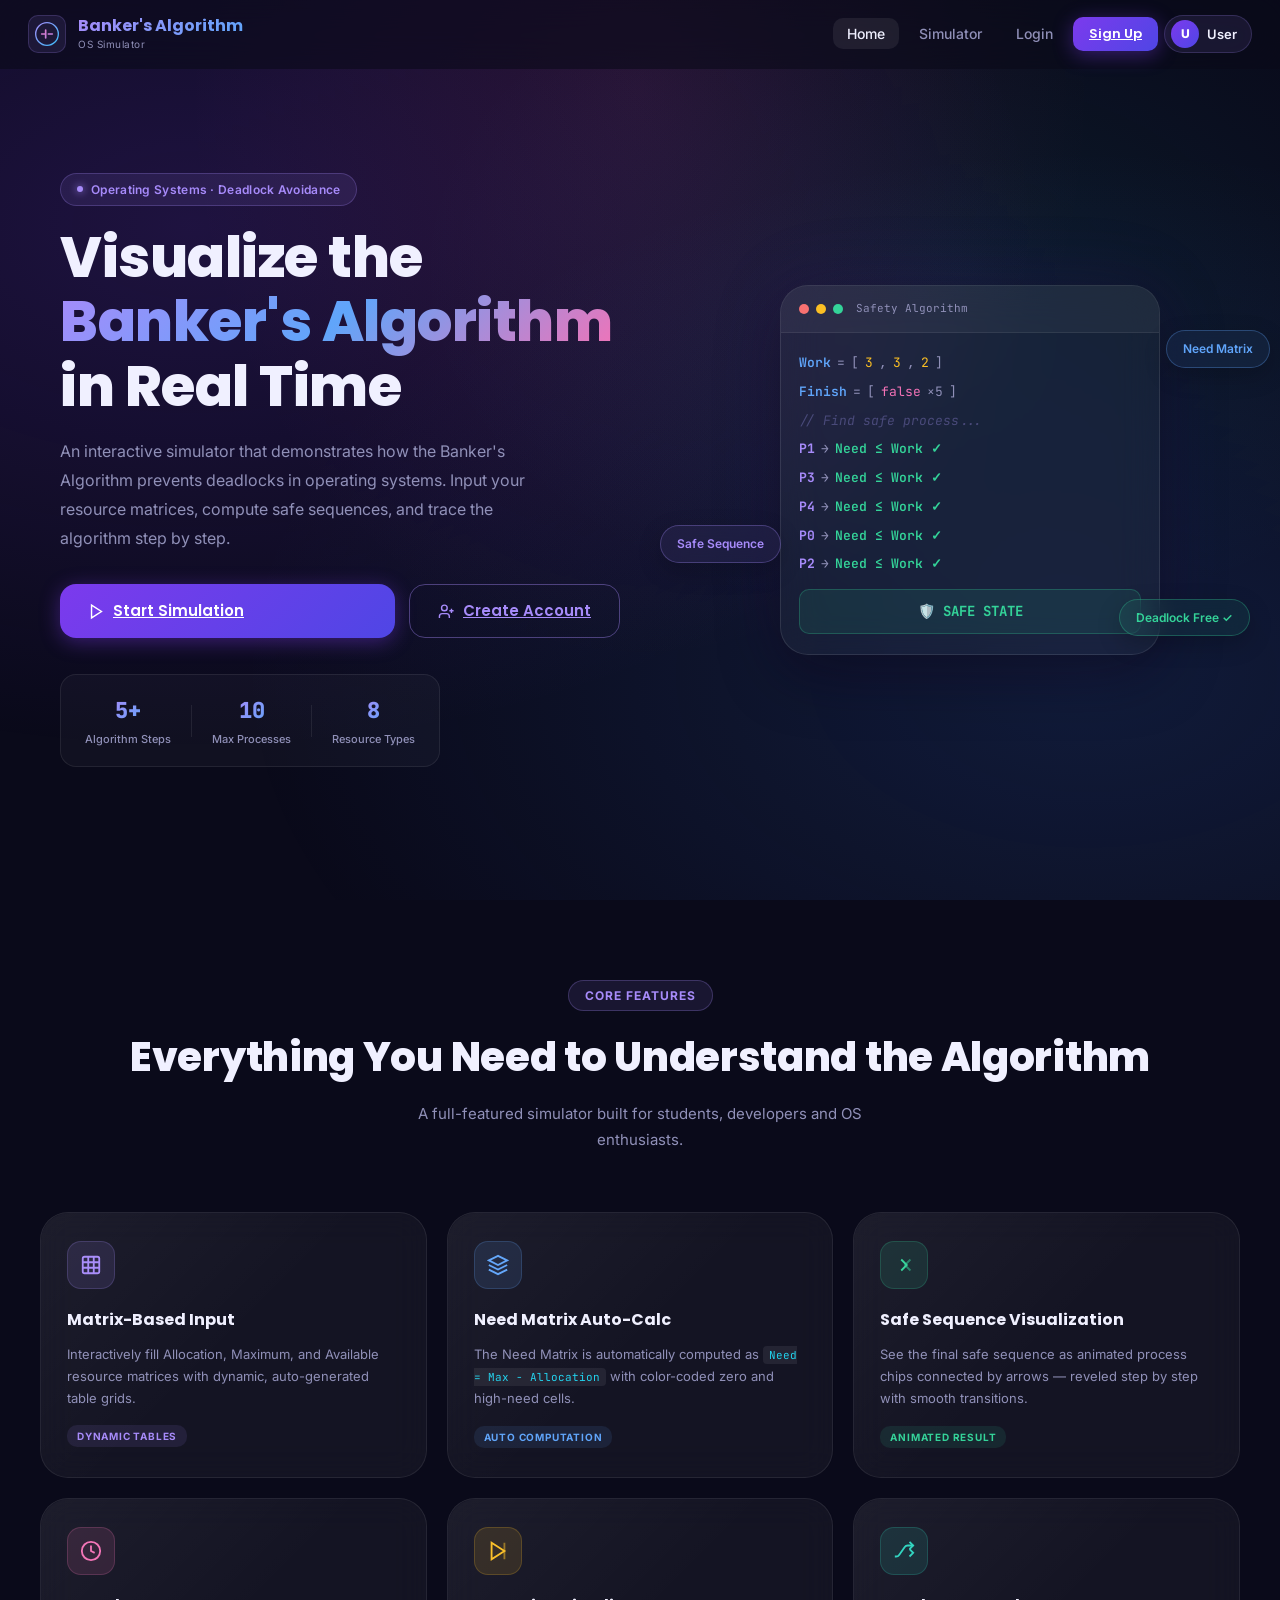
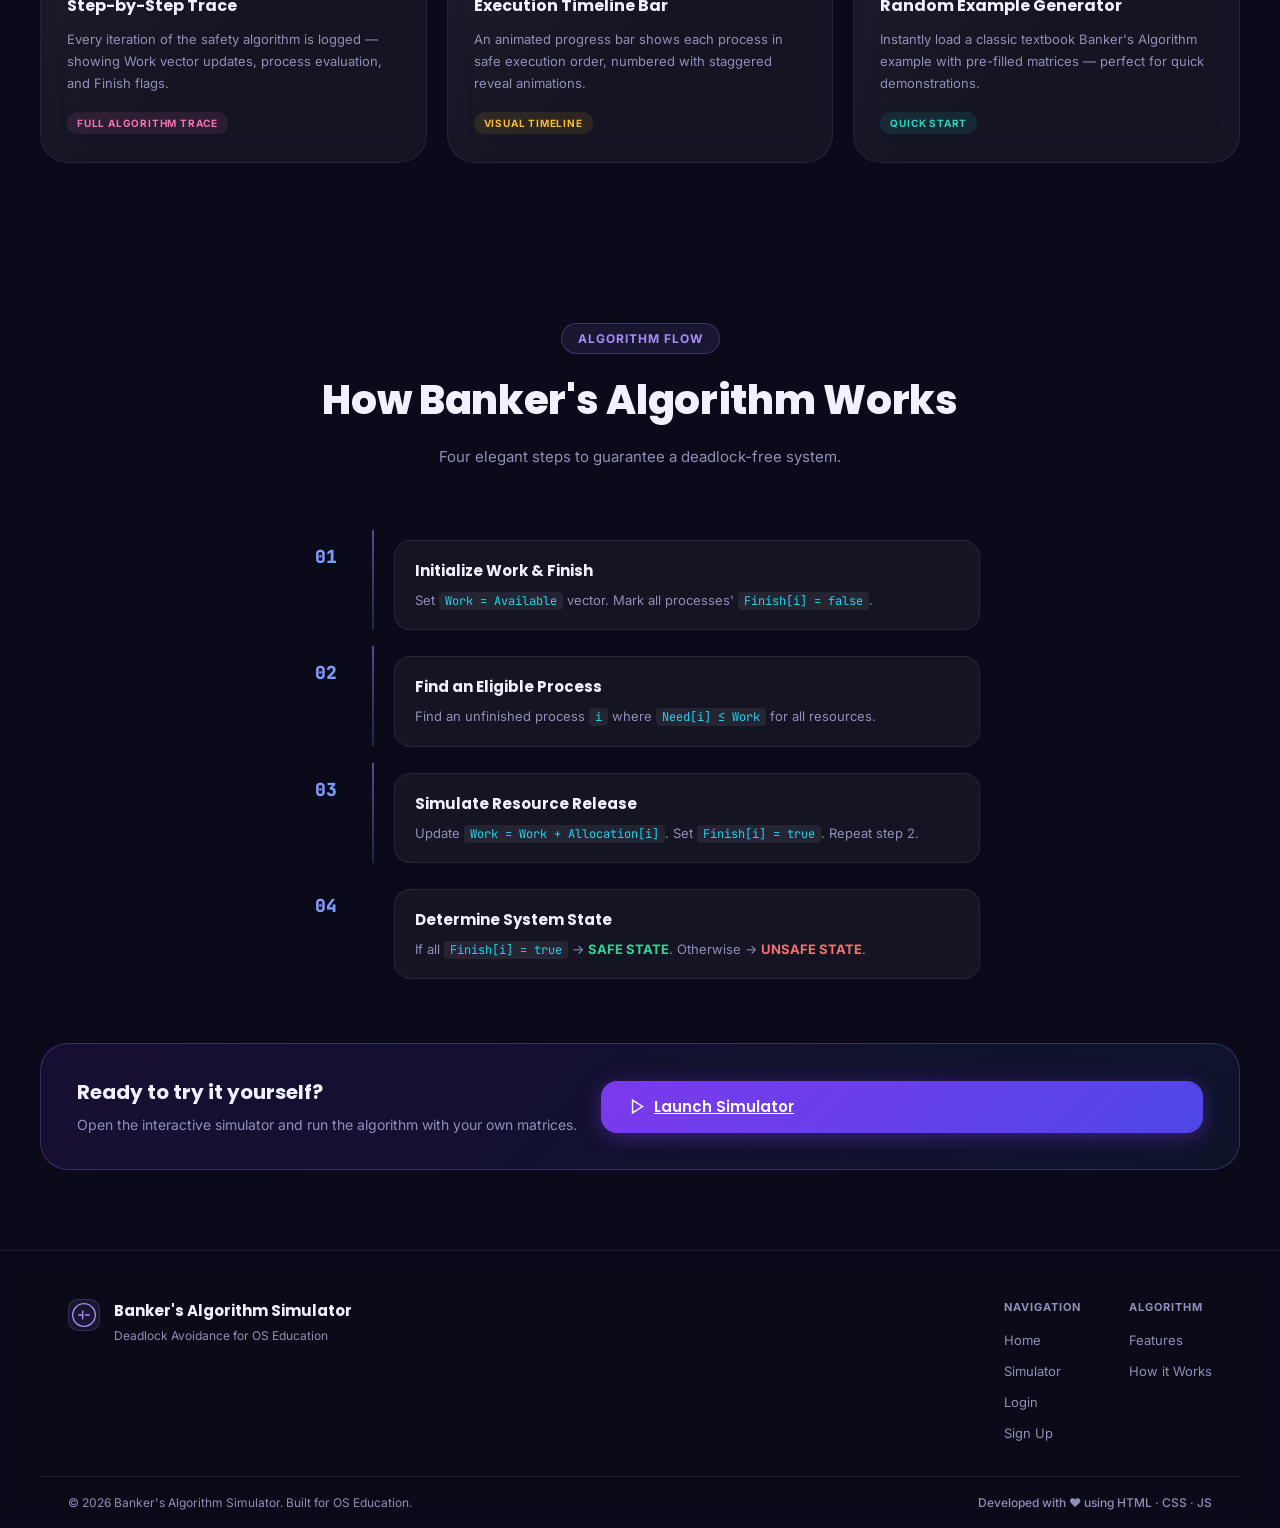
==== index.html @ ddf097e3 "Initial commit: Banker's Algorithm Simulator - Complete multi-page website with landing page, login," ====
<!DOCTYPE html>
<html lang="en">

<head>
    <meta charset="UTF-8" />
    <meta name="viewport" content="width=device-width, initial-scale=1.0" />
    <title>Banker's Algorithm Simulator | Deadlock Avoidance for OS</title>
    <meta name="description"
        content="An interactive Banker's Algorithm simulator for OS deadlock avoidance. Visualize safe sequences, need matrices, and step-by-step execution." />
    <link rel="preconnect" href="https://fonts.googleapis.com" />
    <link rel="preconnect" href="https://fonts.gstatic.com" crossorigin />
    <link
        href="https://fonts.googleapis.com/css2?family=Inter:wght@300;400;500;600;700;800&family=Poppins:wght@300;400;500;600;700;800;900&family=JetBrains+Mono:wght@400;500;600;700&display=swap"
        rel="stylesheet" />
    <link rel="stylesheet" href="style.css" />
    <link rel="stylesheet" href="pages.css" />
</head>

<body>

    <!-- Animated BG -->
    <div class="bg-particles" id="bgParticles"></div>

    <!-- ── NAVBAR ─────────────────────────── -->
    <nav class="navbar" id="navbar">
        <div class="nav-inner">
            <a href="index.html" class="nav-logo">
                <div class="logo-icon">
                    <svg viewBox="0 0 36 36" fill="none">
                        <circle cx="18" cy="18" r="17" stroke="url(#lg1)" stroke-width="2" />
                        <path d="M10 18h6m10 0h-6m-4-6v6m0 6v-6" stroke="url(#lg2)" stroke-width="2.5"
                            stroke-linecap="round" />
                        <defs>
                            <linearGradient id="lg1" x1="0" y1="0" x2="36" y2="36" gradientUnits="userSpaceOnUse">
                                <stop stop-color="#a78bfa" />
                                <stop offset="1" stop-color="#38bdf8" />
                            </linearGradient>
                            <linearGradient id="lg2" x1="0" y1="0" x2="36" y2="36" gradientUnits="userSpaceOnUse">
                                <stop stop-color="#f472b6" />
                                <stop offset="1" stop-color="#a78bfa" />
                            </linearGradient>
                        </defs>
                    </svg>
                </div>
                <div class="logo-text">
                    <span class="logo-title">Banker's Algorithm</span>
                    <span class="logo-sub">OS Simulator</span>
                </div>
            </a>

            <ul class="nav-links" id="navLinks">
                <li><a href="index.html" class="nav-link active">Home</a></li>
                <li><a href="simulator.html" class="nav-link">Simulator</a></li>
                <li id="navLoginBtn"><a href="login.html" class="nav-link">Login</a></li>
                <li id="navSignupBtn"><a href="signup.html" class="btn btn-primary btn-sm">Sign Up</a></li>
                <!-- shown when logged in -->
                <li id="navUser" style="display:none;" class="nav-user-chip">
                    <span class="nav-user-avatar" id="navAvatarLetter">U</span>
                    <span class="nav-user-name">User</span>
                </li>
                <li id="navLogoutBtn" style="display:none;">
                    <button class="btn btn-ghost btn-sm" onclick="logoutUser()">Logout</button>
                </li>
            </ul>

            <button class="hamburger" id="hamburger" aria-label="Menu">
                <span></span><span></span><span></span>
            </button>
        </div>
    </nav>

    <!-- ── HERO ───────────────────────────── -->
    <section class="hero-section" id="home">
        <div class="hero-content">
            <div class="hero-badge">
                <span class="badge-dot"></span>
                Operating Systems · Deadlock Avoidance
            </div>
            <h1 class="hero-title">
                Visualize the
                <span class="gradient-text">Banker's Algorithm</span>
                in Real Time
            </h1>
            <p class="hero-desc">
                An interactive simulator that demonstrates how the Banker's Algorithm prevents deadlocks in operating
                systems. Input your resource matrices, compute safe sequences, and trace the algorithm step by step.
            </p>
            <div class="hero-actions">
                <a href="simulator.html" class="btn btn-primary btn-lg" id="startSimBtn">
                    <svg viewBox="0 0 24 24" fill="none" stroke="currentColor" stroke-width="2">
                        <polygon points="5 3 19 12 5 21 5 3" />
                    </svg>
                    Start Simulation
                </a>
                <a href="signup.html" class="btn btn-outline btn-lg" id="heroSignupBtn">
                    <svg viewBox="0 0 24 24" fill="none" stroke="currentColor" stroke-width="2">
                        <path d="M16 21v-2a4 4 0 0 0-4-4H6a4 4 0 0 0-4 4v2" />
                        <circle cx="9" cy="7" r="4" />
                        <path d="M19 8v6M22 11h-6" />
                    </svg>
                    Create Account
                </a>
            </div>
            <div class="hero-stats">
                <div class="stat-item">
                    <span class="stat-num">5+</span>
                    <span class="stat-label">Algorithm Steps</span>
                </div>
                <div class="stat-divider"></div>
                <div class="stat-item">
                    <span class="stat-num">10</span>
                    <span class="stat-label">Max Processes</span>
                </div>
                <div class="stat-divider"></div>
                <div class="stat-item">
                    <span class="stat-num">8</span>
                    <span class="stat-label">Resource Types</span>
                </div>
            </div>
        </div>

        <!-- Hero visual -->
        <div class="hero-visual">
            <div class="visual-card main-card">
                <div class="vc-header">
                    <span class="vc-dot red"></span>
                    <span class="vc-dot yellow"></span>
                    <span class="vc-dot green"></span>
                    <span class="vc-title">Safety Algorithm</span>
                </div>
                <div class="vc-body">
                    <div class="vc-line"><span class="vc-kw">Work</span> <span class="vc-op">=</span> <span
                            class="vc-bracket">[</span><span class="vc-num">3</span><span class="vc-punc">, </span><span
                            class="vc-num">3</span><span class="vc-punc">, </span><span class="vc-num">2</span><span
                            class="vc-bracket">]</span></div>
                    <div class="vc-line"><span class="vc-kw">Finish</span> <span class="vc-op">=</span> <span
                            class="vc-bracket">[</span><span class="vc-bool">false</span> <span
                            class="vc-punc">×5</span><span class="vc-bracket">]</span></div>
                    <div class="vc-line vc-comment">// Find safe process...</div>
                    <div class="vc-line typed-line"><span class="vc-proc">P1</span> <span class="vc-op">→</span> <span
                            class="vc-green">Need ≤ Work ✓</span></div>
                    <div class="vc-line typed-line delay1"><span class="vc-proc">P3</span> <span class="vc-op">→</span>
                        <span class="vc-green">Need ≤ Work ✓</span></div>
                    <div class="vc-line typed-line delay2"><span class="vc-proc">P4</span> <span class="vc-op">→</span>
                        <span class="vc-green">Need ≤ Work ✓</span></div>
                    <div class="vc-line typed-line delay3"><span class="vc-proc">P0</span> <span class="vc-op">→</span>
                        <span class="vc-green">Need ≤ Work ✓</span></div>
                    <div class="vc-line typed-line delay4"><span class="vc-proc">P2</span> <span class="vc-op">→</span>
                        <span class="vc-green">Need ≤ Work ✓</span></div>
                    <div class="vc-result">🛡️ SAFE STATE</div>
                </div>
            </div>

            <!-- Floating chips -->
            <div class="float-chip chip1">Need Matrix</div>
            <div class="float-chip chip2">Safe Sequence</div>
            <div class="float-chip chip3">Deadlock Free ✓</div>
        </div>
    </section>

    <!-- ── FEATURES ───────────────────────── -->
    <section class="features-section" id="features">
        <div class="section-container">
            <div class="section-header">
                <div class="section-tag">Core Features</div>
                <h2 class="section-title">Everything You Need to Understand the Algorithm</h2>
                <p class="section-subtitle">A full-featured simulator built for students, developers and OS enthusiasts.
                </p>
            </div>

            <div class="features-grid">

                <div class="feature-card fc-purple">
                    <div class="fc-icon">
                        <svg viewBox="0 0 24 24" fill="none" stroke="currentColor" stroke-width="2">
                            <rect x="3" y="3" width="18" height="18" rx="2" />
                            <path d="M3 9h18M3 15h18M9 3v18M15 3v18" />
                        </svg>
                    </div>
                    <h3>Matrix-Based Input</h3>
                    <p>Interactively fill Allocation, Maximum, and Available resource matrices with dynamic,
                        auto-generated table grids.</p>
                    <div class="fc-tag">Dynamic Tables</div>
                </div>

                <div class="feature-card fc-blue">
                    <div class="fc-icon">
                        <svg viewBox="0 0 24 24" fill="none" stroke="currentColor" stroke-width="2">
                            <path d="M12 2L2 7l10 5 10-5-10-5zM2 17l10 5 10-5M2 12l10 5 10-5" />
                        </svg>
                    </div>
                    <h3>Need Matrix Auto-Calc</h3>
                    <p>The Need Matrix is automatically computed as <code>Need = Max − Allocation</code> with
                        color-coded zero and high-need cells.</p>
                    <div class="fc-tag">Auto Computation</div>
                </div>

                <div class="feature-card fc-green">
                    <div class="fc-icon">
                        <svg viewBox="0 0 24 24" fill="none" stroke="currentColor" stroke-width="2">
                            <path d="M9 18l6-6-6-6" />
                            <path d="M19 18l-6-6 6-6" opacity=".5" />
                        </svg>
                    </div>
                    <h3>Safe Sequence Visualization</h3>
                    <p>See the final safe sequence as animated process chips connected by arrows — reveled step by step
                        with smooth transitions.</p>
                    <div class="fc-tag">Animated Result</div>
                </div>

                <div class="feature-card fc-pink">
                    <div class="fc-icon">
                        <svg viewBox="0 0 24 24" fill="none" stroke="currentColor" stroke-width="2">
                            <circle cx="12" cy="12" r="10" />
                            <polyline points="12 6 12 12 16 14" />
                        </svg>
                    </div>
                    <h3>Step-by-Step Trace</h3>
                    <p>Every iteration of the safety algorithm is logged — showing Work vector updates, process
                        evaluation, and Finish flags.</p>
                    <div class="fc-tag">Full Algorithm Trace</div>
                </div>

                <div class="feature-card fc-amber">
                    <div class="fc-icon">
                        <svg viewBox="0 0 24 24" fill="none" stroke="currentColor" stroke-width="2">
                            <polygon points="5 3 19 12 5 21 5 3" />
                            <line x1="19" y1="3" x2="19" y2="21" opacity=".5" />
                        </svg>
                    </div>
                    <h3>Execution Timeline Bar</h3>
                    <p>An animated progress bar shows each process in safe execution order, numbered with staggered
                        reveal animations.</p>
                    <div class="fc-tag">Visual Timeline</div>
                </div>

                <div class="feature-card fc-teal">
                    <div class="fc-icon">
                        <svg viewBox="0 0 24 24" fill="none" stroke="currentColor" stroke-width="2">
                            <path d="M2 18h1.4c1.3 0 2.5-.6 3.3-1.7l6.1-8.6c.7-1.1 1.9-1.7 3.3-1.7H22" />
                            <path d="m18 2 4 4-4 4" />
                            <path d="m18 18 4-4-4-4" />
                        </svg>
                    </div>
                    <h3>Random Example Generator</h3>
                    <p>Instantly load a classic textbook Banker's Algorithm example with pre-filled matrices — perfect
                        for quick demonstrations.</p>
                    <div class="fc-tag">Quick Start</div>
                </div>

            </div>
        </div>
    </section>

    <!-- ── HOW IT WORKS ───────────────────── -->
    <section class="how-section">
        <div class="section-container">
            <div class="section-header">
                <div class="section-tag">Algorithm Flow</div>
                <h2 class="section-title">How Banker's Algorithm Works</h2>
                <p class="section-subtitle">Four elegant steps to guarantee a deadlock-free system.</p>
            </div>

            <div class="steps-timeline">
                <div class="tl-step">
                    <div class="tl-num">01</div>
                    <div class="tl-connector"></div>
                    <div class="tl-card">
                        <h4>Initialize Work & Finish</h4>
                        <p>Set <code>Work = Available</code> vector. Mark all processes' <code>Finish[i] = false</code>.
                        </p>
                    </div>
                </div>
                <div class="tl-step">
                    <div class="tl-num">02</div>
                    <div class="tl-connector"></div>
                    <div class="tl-card">
                        <h4>Find an Eligible Process</h4>
                        <p>Find an unfinished process <code>i</code> where <code>Need[i] ≤ Work</code> for all
                            resources.</p>
                    </div>
                </div>
                <div class="tl-step">
                    <div class="tl-num">03</div>
                    <div class="tl-connector"></div>
                    <div class="tl-card">
                        <h4>Simulate Resource Release</h4>
                        <p>Update <code>Work = Work + Allocation[i]</code>. Set <code>Finish[i] = true</code>. Repeat
                            step 2.</p>
                    </div>
                </div>
                <div class="tl-step">
                    <div class="tl-num">04</div>
                    <div class="tl-connector last"></div>
                    <div class="tl-card">
                        <h4>Determine System State</h4>
                        <p>If all <code>Finish[i] = true</code> → <strong class="text-green">SAFE STATE</strong>.
                            Otherwise → <strong class="text-red">UNSAFE STATE</strong>.</p>
                    </div>
                </div>
            </div>

            <div class="cta-box">
                <div class="cta-text">
                    <h3>Ready to try it yourself?</h3>
                    <p>Open the interactive simulator and run the algorithm with your own matrices.</p>
                </div>
                <a href="simulator.html" class="btn btn-primary btn-lg" id="ctaSimBtn">
                    <svg viewBox="0 0 24 24" fill="none" stroke="currentColor" stroke-width="2">
                        <polygon points="5 3 19 12 5 21 5 3" />
                    </svg>
                    Launch Simulator
                </a>
            </div>
        </div>
    </section>

    <!-- ── FOOTER ─────────────────────────── -->
    <footer class="site-footer">
        <div class="footer-inner">
            <div class="footer-brand">
                <div class="logo-icon" style="width:32px;height:32px;">
                    <svg viewBox="0 0 36 36" fill="none">
                        <circle cx="18" cy="18" r="17" stroke="url(#flg)" stroke-width="2" />
                        <path d="M10 18h6m10 0h-6m-4-6v6m0 6v-6" stroke="#a78bfa" stroke-width="2"
                            stroke-linecap="round" />
                        <defs>
                            <linearGradient id="flg" x1="0" y1="0" x2="36" y2="36">
                                <stop stop-color="#a78bfa" />
                                <stop offset="1" stop-color="#38bdf8" />
                            </linearGradient>
                        </defs>
                    </svg>
                </div>
                <div>
                    <div class="footer-logo-title">Banker's Algorithm Simulator</div>
                    <div class="footer-logo-sub">Deadlock Avoidance for OS Education</div>
                </div>
            </div>

            <div class="footer-links">
                <div class="footer-col">
                    <div class="footer-col-title">Navigation</div>
                    <a href="index.html">Home</a>
                    <a href="simulator.html">Simulator</a>
                    <a href="login.html">Login</a>
                    <a href="signup.html">Sign Up</a>
                </div>
                <div class="footer-col">
                    <div class="footer-col-title">Algorithm</div>
                    <a href="#features">Features</a>
                    <a href="#home">How it Works</a>
                </div>
            </div>
        </div>

        <div class="footer-bottom">
            <span>© 2026 Banker's Algorithm Simulator. Built for OS Education.</span>
            <span class="footer-dev">Developed with ♥ using HTML · CSS · JS</span>
        </div>
    </footer>

    <!-- Toast -->
    <div class="toast-container" id="toastContainer"></div>

    <script src="auth.js"></script>
    <script>
        // Particles
        (function () {
            const container = document.getElementById('bgParticles');
            const colors = ['#a78bfa', '#60a5fa', '#f472b6', '#34d399', '#fbbf24', '#22d3ee'];
            for (let i = 0; i < 18; i++) {
                const p = document.createElement('div');
                p.className = 'particle';
                const size = Math.random() * 3.5 + 1;
                const color = colors[Math.floor(Math.random() * colors.length)];
                p.style.cssText = `width:${size}px;height:${size}px;left:${Math.random() * 100}%;background:${color};box-shadow:0 0 ${size * 3}px ${color};--dur:${Math.random() * 12 + 8}s;--delay:${Math.random() * 8}s;`;
                container.appendChild(p);
            }
        })();

        // Navbar scroll effect
        window.addEventListener('scroll', () => {
            document.getElementById('navbar').classList.toggle('scrolled', window.scrollY > 40);
        });

        // Hamburger menu
        document.getElementById('hamburger').addEventListener('click', () => {
            document.getElementById('navLinks').classList.toggle('open');
        });

        // Auth state
        document.addEventListener('DOMContentLoaded', () => {
            updateNavUser();
            const user = getCurrentUser();
            // Adjust hero buttons based on login state
            if (user) {
                const signup = document.getElementById('heroSignupBtn');
                if (signup) { signup.href = 'simulator.html'; signup.innerHTML = '<svg viewBox="0 0 24 24" fill="none" stroke="currentColor" stroke-width="2"><polygon points="5 3 19 12 5 21 5 3"/></svg> Open Simulator'; }
            }
            // Avatar initial
            if (user) {
                const av = document.getElementById('navAvatarLetter');
                if (av) av.textContent = user.name.charAt(0).toUpperCase();
            }
        });
    </script>
</body>

</html>
---- style.css ----
/* =============================================
   BANKER'S ALGORITHM SIMULATOR — STYLESHEET
   Modern Dashboard | Glassmorphism | Animated
   ============================================= */

/* ---------- CSS CUSTOM PROPERTIES ---------- */
:root {
  --bg-primary: #0a0a1a;
  --bg-secondary: #0f0f2d;
  --bg-card: rgba(255, 255, 255, 0.045);
  --bg-card-hover: rgba(255, 255, 255, 0.07);
  --border-color: rgba(255, 255, 255, 0.08);
  --border-hover: rgba(167, 139, 250, 0.35);

  --text-primary: #f0f0ff;
  --text-secondary: #9090b8;
  --text-muted: #5555808;

  --purple: #a78bfa;
  --purple-dark: #7c3aed;
  --purple-glow: rgba(167, 139, 250, 0.25);
  --blue: #60a5fa;
  --blue-glow: rgba(96, 165, 250, 0.25);
  --cyan: #22d3ee;
  --cyan-glow: rgba(34, 211, 238, 0.25);
  --pink: #f472b6;
  --pink-glow: rgba(244, 114, 182, 0.25);
  --green: #34d399;
  --green-glow: rgba(52, 211, 153, 0.25);
  --amber: #fbbf24;
  --amber-glow: rgba(251, 191, 36, 0.25);
  --red: #f87171;
  --red-glow: rgba(248, 113, 113, 0.25);
  --teal: #2dd4bf;
  --teal-glow: rgba(45, 212, 191, 0.25);

  --gradient-main: linear-gradient(135deg, #667eea 0%, #764ba2 100%);
  --gradient-pink: linear-gradient(135deg, #f472b6 0%, #a78bfa 100%);
  --gradient-green: linear-gradient(135deg, #34d399 0%, #059669 100%);
  --gradient-red: linear-gradient(135deg, #f87171 0%, #b91c1c 100%);
  --gradient-golden: linear-gradient(135deg, #fbbf24 0%, #d97706 100%);

  --shadow-sm: 0 2px 12px rgba(0, 0, 0, 0.3);
  --shadow-card: 0 8px 32px rgba(0, 0, 0, 0.4);
  --shadow-glow-purple: 0 0 30px rgba(167, 139, 250, 0.15);

  --radius-sm: 10px;
  --radius-md: 16px;
  --radius-lg: 22px;
  --radius-xl: 28px;

  --transition: all 0.28s cubic-bezier(0.4, 0, 0.2, 1);
  --font-sans: 'Inter', 'Poppins', sans-serif;
  --font-mono: 'JetBrains Mono', monospace;
}

/* Light theme */
body.light {
  --bg-primary: #f0f4ff;
  --bg-secondary: #e6eaff;
  --bg-card: rgba(255, 255, 255, 0.7);
  --bg-card-hover: rgba(255, 255, 255, 0.9);
  --border-color: rgba(100, 100, 200, 0.15);
  --border-hover: rgba(124, 58, 237, 0.4);
  --text-primary: #1e1e3f;
  --text-secondary: #4a4a7a;
  --shadow-card: 0 8px 32px rgba(100, 100, 200, 0.15);
}
body.light .bg-particles { opacity: 0.3; }
body.light .topbar { background: rgba(230, 234, 255, 0.85); border-bottom-color: rgba(100,100,200,0.15); }

/* ---------- RESET & BASE ---------- */
*, *::before, *::after { box-sizing: border-box; margin: 0; padding: 0; }

html { scroll-behavior: smooth; }

body {
  font-family: var(--font-sans);
  background: var(--bg-primary);
  color: var(--text-primary);
  min-height: 100vh;
  overflow-x: hidden;
  line-height: 1.6;
  transition: background 0.4s ease, color 0.3s ease;
}

/* ---------- ANIMATED BACKGROUND ---------- */
.bg-particles {
  position: fixed;
  inset: 0;
  z-index: 0;
  pointer-events: none;
  overflow: hidden;
}

.bg-particles::before {
  content: '';
  position: absolute;
  inset: 0;
  background:
    radial-gradient(ellipse at 15% 25%, rgba(124, 58, 237, 0.18) 0%, transparent 55%),
    radial-gradient(ellipse at 85% 75%, rgba(59, 130, 246, 0.15) 0%, transparent 55%),
    radial-gradient(ellipse at 50% 10%, rgba(236, 72, 153, 0.1) 0%, transparent 50%),
    radial-gradient(ellipse at 75% 30%, rgba(34, 211, 238, 0.08) 0%, transparent 40%);
  animation: bgPulse 12s ease-in-out infinite alternate;
}

@keyframes bgPulse {
  0% { opacity: 0.6; transform: scale(1); }
  100% { opacity: 1; transform: scale(1.05); }
}

.particle {
  position: absolute;
  border-radius: 50%;
  opacity: 0;
  animation: particleFloat var(--dur, 8s) var(--delay, 0s) infinite ease-in-out;
}

@keyframes particleFloat {
  0% { transform: translateY(100vh) scale(0); opacity: 0; }
  10% { opacity: 0.6; }
  90% { opacity: 0.3; }
  100% { transform: translateY(-10vh) scale(1); opacity: 0; }
}

/* ---------- TOPBAR ---------- */
.topbar {
  position: sticky;
  top: 0;
  z-index: 100;
  display: flex;
  align-items: center;
  justify-content: space-between;
  padding: 0 28px;
  height: 64px;
  background: rgba(10, 10, 26, 0.85);
  backdrop-filter: blur(20px);
  -webkit-backdrop-filter: blur(20px);
  border-bottom: 1px solid var(--border-color);
  box-shadow: 0 2px 20px rgba(0,0,0,0.3);
}

.topbar-left { display: flex; align-items: center; gap: 12px; }
.topbar-right { display: flex; align-items: center; gap: 14px; }

.logo-icon {
  width: 38px;
  height: 38px;
  display: flex;
  align-items: center;
  justify-content: center;
  background: rgba(167, 139, 250, 0.1);
  border-radius: 10px;
  border: 1px solid rgba(167, 139, 250, 0.2);
}
.logo-icon svg { width: 24px; height: 24px; }

.logo-title {
  display: block;
  font-family: 'Poppins', sans-serif;
  font-weight: 700;
  font-size: 16px;
  background: linear-gradient(135deg, #a78bfa, #60a5fa);
  -webkit-background-clip: text;
  -webkit-text-fill-color: transparent;
  background-clip: text;
  line-height: 1.2;
}
.logo-sub {
  display: block;
  font-size: 10px;
  color: var(--text-secondary);
  font-weight: 400;
  letter-spacing: 0.5px;
}

.status-badge {
  display: flex;
  align-items: center;
  gap: 7px;
  background: rgba(255,255,255,0.05);
  border: 1px solid var(--border-color);
  border-radius: 20px;
  padding: 5px 14px;
  font-size: 12px;
  font-weight: 500;
  color: var(--text-secondary);
  transition: var(--transition);
}

.status-dot {
  width: 7px;
  height: 7px;
  border-radius: 50%;
  flex-shrink: 0;
}
.status-dot.idle { background: var(--text-secondary); }
.status-dot.safe { background: var(--green); box-shadow: 0 0 8px var(--green); animation: statusBlink 2s ease-in-out infinite; }
.status-dot.unsafe { background: var(--red); box-shadow: 0 0 8px var(--red); animation: statusBlink 1s ease-in-out infinite; }
.status-dot.running { background: var(--amber); box-shadow: 0 0 8px var(--amber); animation: statusBlink 0.6s ease-in-out infinite; }

@keyframes statusBlink {
  0%, 100% { opacity: 1; }
  50% { opacity: 0.4; }
}

.btn-icon {
  width: 36px;
  height: 36px;
  display: flex;
  align-items: center;
  justify-content: center;
  background: rgba(255,255,255,0.06);
  border: 1px solid var(--border-color);
  border-radius: 10px;
  cursor: pointer;
  color: var(--text-secondary);
  transition: var(--transition);
}
.btn-icon svg { width: 16px; height: 16px; }
.btn-icon:hover { background: rgba(255,255,255,0.12); color: var(--text-primary); border-color: var(--border-hover); }

/* ---------- MAIN LAYOUT ---------- */
.main-layout {
  position: relative;
  z-index: 1;
  display: grid;
  grid-template-columns: 400px 1fr;
  gap: 24px;
  padding: 24px 28px;
  min-height: calc(100vh - 64px);
  max-width: 1600px;
  margin: 0 auto;
}

.panel {
  display: flex;
  flex-direction: column;
  gap: 20px;
}

/* ---------- GLASS CARDS ---------- */
.glass-card {
  background: var(--bg-card);
  backdrop-filter: blur(20px);
  -webkit-backdrop-filter: blur(20px);
  border: 1px solid var(--border-color);
  border-radius: var(--radius-xl);
  padding: 24px;
  box-shadow: var(--shadow-card);
  transition: var(--transition);
  position: relative;
  overflow: hidden;
}

.glass-card::before {
  content: '';
  position: absolute;
  inset: 0;
  border-radius: inherit;
  background: linear-gradient(135deg, rgba(255,255,255,0.04) 0%, transparent 60%);
  pointer-events: none;
}

.glass-card:hover {
  border-color: var(--border-hover);
  box-shadow: var(--shadow-card), var(--shadow-glow-purple);
  transform: translateY(-2px);
}

/* ---------- CARD HEADER ---------- */
.card-header {
  display: flex;
  align-items: center;
  gap: 14px;
  margin-bottom: 20px;
}

.card-icon {
  width: 42px;
  height: 42px;
  border-radius: 12px;
  display: flex;
  align-items: center;
  justify-content: center;
  flex-shrink: 0;
}
.card-icon svg { width: 20px; height: 20px; }

.card-icon.purple { background: rgba(167,139,250,0.15); color: var(--purple); border: 1px solid rgba(167,139,250,0.25); }
.card-icon.blue { background: rgba(96,165,250,0.15); color: var(--blue); border: 1px solid rgba(96,165,250,0.25); }
.card-icon.green { background: rgba(52,211,153,0.15); color: var(--green); border: 1px solid rgba(52,211,153,0.25); }
.card-icon.amber { background: rgba(251,191,36,0.15); color: var(--amber); border: 1px solid rgba(251,191,36,0.25); }
.card-icon.pink { background: rgba(244,114,182,0.15); color: var(--pink); border: 1px solid rgba(244,114,182,0.25); }
.card-icon.teal { background: rgba(45,212,191,0.15); color: var(--teal); border: 1px solid rgba(45,212,191,0.25); }

.card-title {
  font-family: 'Poppins', sans-serif;
  font-weight: 600;
  font-size: 15px;
  color: var(--text-primary);
  line-height: 1.3;
}
.card-subtitle {
  font-size: 12px;
  color: var(--text-secondary);
  margin-top: 2px;
}

/* ---------- CONFIG INPUTS ---------- */
.config-inputs {
  display: grid;
  grid-template-columns: 1fr 1fr;
  gap: 14px;
  margin-bottom: 18px;
}

.input-group {
  display: flex;
  flex-direction: column;
  gap: 7px;
}
.input-group label {
  font-size: 11px;
  font-weight: 600;
  color: var(--text-secondary);
  text-transform: uppercase;
  letter-spacing: 0.7px;
}

.input-wrapper {
  position: relative;
}
.input-wrapper input {
  width: 100%;
  background: rgba(255,255,255,0.05);
  border: 1px solid var(--border-color);
  border-radius: var(--radius-sm);
  padding: 10px 40px 10px 14px;
  font-family: var(--font-sans);
  font-size: 15px;
  font-weight: 600;
  color: var(--text-primary);
  outline: none;
  transition: var(--transition);
}
.input-wrapper input:focus {
  border-color: var(--purple);
  background: rgba(167,139,250,0.08);
  box-shadow: 0 0 0 3px rgba(167,139,250,0.12);
}
.input-icon {
  position: absolute;
  right: 12px;
  top: 50%;
  transform: translateY(-50%);
  font-family: var(--font-mono);
  font-size: 11px;
  font-weight: 700;
  color: var(--purple);
  background: rgba(167,139,250,0.15);
  padding: 2px 6px;
  border-radius: 5px;
}

/* ---------- BUTTONS ---------- */
.action-row {
  display: flex;
  gap: 10px;
  flex-wrap: wrap;
}

.btn {
  display: inline-flex;
  align-items: center;
  gap: 8px;
  padding: 11px 20px;
  border-radius: var(--radius-sm);
  border: none;
  font-family: 'Poppins', sans-serif;
  font-size: 13px;
  font-weight: 600;
  cursor: pointer;
  transition: var(--transition);
  position: relative;
  overflow: hidden;
  white-space: nowrap;
}
.btn svg { width: 15px; height: 15px; flex-shrink: 0; }

.btn::after {
  content: '';
  position: absolute;
  inset: 0;
  background: rgba(255,255,255,0);
  transition: background 0.2s;
}
.btn:hover::after { background: rgba(255,255,255,0.08); }
.btn:active { transform: scale(0.97); }

.btn-primary {
  background: linear-gradient(135deg, #7c3aed, #4f46e5);
  color: white;
  box-shadow: 0 4px 20px rgba(124,58,237,0.4);
  flex: 1;
}
.btn-primary:hover { box-shadow: 0 6px 28px rgba(124,58,237,0.55); transform: translateY(-1px); }

.btn-success {
  background: linear-gradient(135deg, #059669, #34d399);
  color: white;
  box-shadow: 0 4px 20px rgba(5,150,105,0.4);
  flex: 1;
}
.btn-success:hover { box-shadow: 0 6px 28px rgba(5,150,105,0.55); transform: translateY(-1px); }

.btn-ghost {
  background: rgba(255,255,255,0.06);
  border: 1px solid var(--border-color);
  color: var(--text-secondary);
}
.btn-ghost:hover { border-color: var(--border-hover); color: var(--text-primary); background: rgba(255,255,255,0.1); }

/* Pulse animation for run button */
.btn-success.pulse {
  animation: btnPulse 0.6s ease-out;
}
@keyframes btnPulse {
  0% { box-shadow: 0 0 0 0 rgba(52,211,153,0.5); }
  100% { box-shadow: 0 0 0 16px rgba(52,211,153,0); }
}

/* ---------- SECTION LABELS ---------- */
.section-label {
  display: flex;
  align-items: center;
  gap: 8px;
  font-size: 11px;
  font-weight: 700;
  text-transform: uppercase;
  letter-spacing: 1px;
  color: var(--text-secondary);
  margin: 16px 0 10px;
}
.label-dot {
  width: 6px;
  height: 6px;
  border-radius: 50%;
  flex-shrink: 0;
}
.label-dot.cyan { background: var(--cyan); box-shadow: 0 0 8px var(--cyan); }
.label-dot.blue { background: var(--blue); box-shadow: 0 0 8px var(--blue); }
.label-dot.purple { background: var(--purple); box-shadow: 0 0 8px var(--purple); }

/* ---------- MATRIX INPUTS ---------- */
.matrix-wrapper {
  overflow-x: auto;
  padding-bottom: 6px;
}

.matrix-table {
  border-collapse: separate;
  border-spacing: 5px;
  font-family: var(--font-mono);
  font-size: 13px;
}

.matrix-table th {
  font-size: 10px;
  font-weight: 700;
  text-transform: uppercase;
  color: var(--text-secondary);
  letter-spacing: 0.8px;
  padding: 4px 6px;
  text-align: center;
}

.matrix-table td { padding: 3px; }

.matrix-input {
  width: 52px;
  height: 42px;
  text-align: center;
  background: rgba(255,255,255,0.06);
  border: 1px solid var(--border-color);
  border-radius: 8px;
  color: var(--text-primary);
  font-family: var(--font-mono);
  font-size: 14px;
  font-weight: 600;
  outline: none;
  transition: var(--transition);
}
.matrix-input:focus {
  border-color: var(--blue);
  background: rgba(96,165,250,0.1);
  box-shadow: 0 0 0 3px rgba(96,165,250,0.15);
  transform: scale(1.05);
}

.row-label {
  font-size: 10px;
  font-weight: 700;
  color: var(--purple);
  font-family: var(--font-mono);
  text-align: right;
  padding-right: 6px !important;
  white-space: nowrap;
}

/* ---------- WELCOME CARD ---------- */
.welcome-card {
  flex: 1;
  display: flex;
  align-items: center;
  justify-content: center;
  min-height: 400px;
}

.welcome-content {
  text-align: center;
  max-width: 380px;
}

.welcome-graphic {
  position: relative;
  width: 120px;
  height: 120px;
  margin: 0 auto 24px;
}

.orbit-ring {
  position: absolute;
  border-radius: 50%;
  border: 1px solid;
  top: 50%;
  left: 50%;
  transform: translate(-50%, -50%);
}

.ring1 {
  width: 100%;
  height: 100%;
  border-color: rgba(167,139,250,0.3);
  animation: orbitSpin 8s linear infinite;
}
.ring2 {
  width: 76%;
  height: 76%;
  border-color: rgba(96,165,250,0.3);
  animation: orbitSpin 5s linear infinite reverse;
}
.ring3 {
  width: 52%;
  height: 52%;
  border-color: rgba(244,114,182,0.3);
  animation: orbitSpin 3s linear infinite;
}

@keyframes orbitSpin {
  from { transform: translate(-50%, -50%) rotate(0deg); }
  to { transform: translate(-50%, -50%) rotate(360deg); }
}

.center-planet {
  position: absolute;
  top: 50%;
  left: 50%;
  transform: translate(-50%, -50%);
  width: 44px;
  height: 44px;
  animation: planetBob 3s ease-in-out infinite;
}
.center-planet svg { width: 44px; height: 44px; }

@keyframes planetBob {
  0%, 100% { transform: translate(-50%, -50%) translateY(0); }
  50% { transform: translate(-50%, -50%) translateY(-6px); }
}

.welcome-content h2 {
  font-family: 'Poppins', sans-serif;
  font-size: 24px;
  font-weight: 700;
  background: linear-gradient(135deg, var(--purple), var(--blue));
  -webkit-background-clip: text;
  -webkit-text-fill-color: transparent;
  background-clip: text;
  margin-bottom: 10px;
}
.welcome-content p {
  font-size: 14px;
  color: var(--text-secondary);
  line-height: 1.7;
  margin-bottom: 18px;
}

.feature-pills {
  display: flex;
  flex-wrap: wrap;
  gap: 8px;
  justify-content: center;
}
.pill {
  background: rgba(167,139,250,0.12);
  border: 1px solid rgba(167,139,250,0.2);
  border-radius: 20px;
  padding: 4px 12px;
  font-size: 11px;
  font-weight: 600;
  color: var(--purple);
}

/* ---------- RESULT STATE CARD ---------- */
.state-display {
  display: flex;
  align-items: center;
  gap: 18px;
  padding: 4px 0 16px;
}

.state-icon {
  width: 64px;
  height: 64px;
  border-radius: 18px;
  display: flex;
  align-items: center;
  justify-content: center;
  font-size: 28px;
  flex-shrink: 0;
}

.state-icon.safe {
  background: rgba(52,211,153,0.15);
  border: 1px solid rgba(52,211,153,0.3);
  animation: safeGlow 2.5s ease-in-out infinite;
}
.state-icon.unsafe {
  background: rgba(248,113,113,0.15);
  border: 1px solid rgba(248,113,113,0.3);
  animation: unsafeGlow 1.5s ease-in-out infinite;
}

@keyframes safeGlow {
  0%, 100% { box-shadow: 0 0 0 0 rgba(52,211,153,0); }
  50% { box-shadow: 0 0 20px rgba(52,211,153,0.25); }
}
@keyframes unsafeGlow {
  0%, 100% { box-shadow: 0 0 0 0 rgba(248,113,113,0); }
  50% { box-shadow: 0 0 20px rgba(248,113,113,0.25); }
}

.state-label {
  font-family: 'Poppins', sans-serif;
  font-size: 22px;
  font-weight: 800;
  line-height: 1.2;
}
.state-label.safe { color: var(--green); }
.state-label.unsafe { color: var(--red); }

.state-desc {
  font-size: 13px;
  color: var(--text-secondary);
  margin-top: 4px;
}

.sequence-section {
  border-top: 1px solid var(--border-color);
  padding-top: 16px;
}

.seq-label {
  font-size: 11px;
  font-weight: 700;
  text-transform: uppercase;
  letter-spacing: 1px;
  color: var(--text-secondary);
  margin-bottom: 12px;
}

.sequence-vis {
  display: flex;
  align-items: center;
  flex-wrap: wrap;
  gap: 8px;
}

.seq-node {
  display: flex;
  align-items: center;
  gap: 8px;
  opacity: 0;
  transform: translateX(-20px);
  animation: seqReveal 0.5s ease forwards;
}
.seq-node .proc-chip {
  background: linear-gradient(135deg, #7c3aed, #4f46e5);
  color: white;
  font-family: var(--font-mono);
  font-size: 13px;
  font-weight: 700;
  padding: 8px 16px;
  border-radius: 10px;
  box-shadow: 0 4px 12px rgba(124,58,237,0.35);
}
.seq-node .arrow {
  color: var(--text-secondary);
  font-size: 18px;
}

@keyframes seqReveal {
  to { opacity: 1; transform: translateX(0); }
}

/* ---------- EXECUTION BAR ---------- */
.exec-bar-container {
  display: flex;
  flex-direction: column;
  gap: 10px;
}

.exec-bar-row {
  display: flex;
  align-items: center;
  gap: 12px;
  opacity: 0;
  animation: barRowAppear 0.4s ease forwards;
}

.exec-proc-label {
  width: 32px;
  font-family: var(--font-mono);
  font-size: 12px;
  font-weight: 700;
  color: var(--purple);
  flex-shrink: 0;
  text-align: right;
}

.exec-bar-track {
  flex: 1;
  height: 10px;
  background: rgba(255,255,255,0.06);
  border-radius: 5px;
  overflow: hidden;
}

.exec-bar-fill {
  height: 100%;
  border-radius: 5px;
  width: 0%;
  animation: barGrow 0.8s ease forwards;
}

.exec-bar-fill.seq { background: linear-gradient(90deg, #4f46e5, #a78bfa); }

.exec-order-num {
  font-family: var(--font-mono);
  font-size: 11px;
  font-weight: 700;
  color: var(--text-secondary);
  width: 22px;
  text-align: center;
}

@keyframes barRowAppear {
  to { opacity: 1; }
}
@keyframes barGrow {
  to { width: 100%; }
}

/* ---------- MATRIX DISPLAY ---------- */
.matrix-display-area {
  overflow-x: auto;
}

.display-table {
  border-collapse: separate;
  border-spacing: 4px;
  font-family: var(--font-mono);
  width: 100%;
}

.display-table th {
  font-size: 10px;
  font-weight: 700;
  text-transform: uppercase;
  letter-spacing: 1px;
  color: var(--text-secondary);
  padding: 6px 10px;
  text-align: center;
}

.display-table td {
  text-align: center;
  padding: 8px 12px;
  font-size: 14px;
  font-weight: 600;
  background: rgba(255,255,255,0.04);
  border-radius: 8px;
  border: 1px solid var(--border-color);
  transition: var(--transition);
  animation: cellAppear 0.3s ease forwards;
  opacity: 0;
}

@keyframes cellAppear {
  to { opacity: 1; }
}
.display-table td:hover {
  background: rgba(167,139,250,0.12);
  border-color: rgba(167,139,250,0.3);
  transform: scale(1.08);
}

.display-table .proc-col {
  font-size: 11px;
  font-weight: 700;
  color: var(--purple);
  background: rgba(167,139,250,0.08);
}

.need-cell-high {
  color: var(--amber) !important;
  background: rgba(251,191,36,0.1) !important;
  border-color: rgba(251,191,36,0.2) !important;
}
.need-cell-zero {
  color: var(--green) !important;
  background: rgba(52,211,153,0.08) !important;
}

/* ---------- STEPS CONTAINER ---------- */
.steps-container {
  display: flex;
  flex-direction: column;
  gap: 10px;
}

.step-item {
  display: flex;
  gap: 14px;
  align-items: flex-start;
  padding: 14px 16px;
  border-radius: var(--radius-md);
  border: 1px solid var(--border-color);
  background: rgba(255,255,255,0.03);
  transition: var(--transition);
  opacity: 0;
  transform: translateY(10px);
  animation: stepAppear 0.4s ease forwards;
}
.step-item:hover {
  background: rgba(255,255,255,0.06);
  border-color: var(--border-hover);
}

@keyframes stepAppear {
  to { opacity: 1; transform: translateY(0); }
}

.step-badge {
  width: 28px;
  height: 28px;
  border-radius: 8px;
  display: flex;
  align-items: center;
  justify-content: center;
  font-size: 11px;
  font-weight: 800;
  font-family: var(--font-mono);
  flex-shrink: 0;
}
.step-badge.success { background: rgba(52,211,153,0.15); color: var(--green); border: 1px solid rgba(52,211,153,0.25); }
.step-badge.fail { background: rgba(248,113,113,0.15); color: var(--red); border: 1px solid rgba(248,113,113,0.25); }
.step-badge.info { background: rgba(96,165,250,0.15); color: var(--blue); border: 1px solid rgba(96,165,250,0.25); }

.step-content {}
.step-title {
  font-size: 13px;
  font-weight: 600;
  color: var(--text-primary);
  margin-bottom: 4px;
}
.step-detail {
  font-family: var(--font-mono);
  font-size: 11px;
  color: var(--text-secondary);
  line-height: 1.6;
}
.step-detail span { color: var(--cyan); }

/* ---------- ALGO EXPLANATION ---------- */
.algo-explanation {
  display: flex;
  flex-direction: column;
  gap: 14px;
}
.algo-step-item {
  display: flex;
  gap: 16px;
  align-items: flex-start;
}
.algo-num {
  font-family: var(--font-mono);
  font-size: 20px;
  font-weight: 800;
  background: linear-gradient(135deg, var(--purple), var(--blue));
  -webkit-background-clip: text;
  -webkit-text-fill-color: transparent;
  background-clip: text;
  line-height: 1;
  flex-shrink: 0;
  width: 30px;
}
.algo-text strong {
  display: block;
  font-size: 13px;
  font-weight: 700;
  color: var(--text-primary);
  margin-bottom: 4px;
}
.algo-text p {
  font-size: 12px;
  color: var(--text-secondary);
  line-height: 1.6;
}
.text-green { color: var(--green); font-weight: 700; }
.text-red { color: var(--red); font-weight: 700; }

/* ---------- TOAST NOTIFICATIONS ---------- */
.toast-container {
  position: fixed;
  bottom: 24px;
  right: 24px;
  z-index: 9999;
  display: flex;
  flex-direction: column;
  gap: 10px;
  pointer-events: none;
}

.toast {
  display: flex;
  align-items: center;
  gap: 12px;
  padding: 14px 18px;
  border-radius: var(--radius-md);
  backdrop-filter: blur(20px);
  -webkit-backdrop-filter: blur(20px);
  border: 1px solid;
  font-size: 13px;
  font-weight: 500;
  min-width: 260px;
  max-width: 340px;
  box-shadow: var(--shadow-card);
  animation: toastIn 0.4s cubic-bezier(0.4, 0, 0.2, 1) forwards;
  pointer-events: all;
}

.toast.removing {
  animation: toastOut 0.3s ease forwards;
}

.toast.success {
  background: rgba(52,211,153,0.12);
  border-color: rgba(52,211,153,0.3);
  color: var(--green);
}
.toast.error {
  background: rgba(248,113,113,0.12);
  border-color: rgba(248,113,113,0.3);
  color: var(--red);
}
.toast.info {
  background: rgba(96,165,250,0.12);
  border-color: rgba(96,165,250,0.3);
  color: var(--blue);
}

.toast-icon { font-size: 18px; flex-shrink: 0; }
.toast-msg { flex: 1; color: var(--text-primary); font-size: 13px; }

@keyframes toastIn {
  from { opacity: 0; transform: translateX(40px) scale(0.95); }
  to { opacity: 1; transform: translateX(0) scale(1); }
}
@keyframes toastOut {
  from { opacity: 1; transform: translateX(0) scale(1); }
  to { opacity: 0; transform: translateX(40px) scale(0.9); }
}

/* ---------- SCROLLBAR ---------- */
::-webkit-scrollbar { width: 6px; height: 6px; }
::-webkit-scrollbar-track { background: transparent; }
::-webkit-scrollbar-thumb { background: rgba(167,139,250,0.2); border-radius: 3px; }
::-webkit-scrollbar-thumb:hover { background: rgba(167,139,250,0.4); }

/* ---------- RESPONSIVE ---------- */
@media (max-width: 1024px) {
  .main-layout {
    grid-template-columns: 1fr;
    padding: 16px;
  }
  .config-inputs { grid-template-columns: 1fr 1fr; }
}
@media (max-width: 640px) {
  .topbar { padding: 0 16px; }
  .logo-sub { display: none; }
  .config-inputs { grid-template-columns: 1fr; }
  .action-row { flex-direction: column; }
  .btn { width: 100%; justify-content: center; }
}

/* ---------- UTILITY ---------- */
.hidden { display: none !important; }
.fade-in { animation: fadeIn 0.5s ease forwards; }
@keyframes fadeIn {
  from { opacity: 0; transform: translateY(12px); }
  to { opacity: 1; transform: translateY(0); }
}
---- pages.css ----
/* =============================================
   BANKER'S ALGORITHM — PAGES.CSS
   Shared styles for: index, login, signup pages
   ============================================= */

/* ── NAVBAR ──────────────────────────────────── */
.navbar {
    position: fixed;
    top: 0;
    left: 0;
    right: 0;
    z-index: 200;
    background: rgba(10, 10, 26, 0.6);
    backdrop-filter: blur(20px);
    -webkit-backdrop-filter: blur(20px);
    border-bottom: 1px solid transparent;
    transition: all 0.3s ease;
}

.navbar.scrolled {
    background: rgba(10, 10, 26, 0.92);
    border-bottom-color: var(--border-color);
    box-shadow: 0 4px 30px rgba(0, 0, 0, 0.3);
}

.nav-inner {
    max-width: 1280px;
    margin: 0 auto;
    padding: 0 28px;
    height: 68px;
    display: flex;
    align-items: center;
    justify-content: space-between;
    gap: 24px;
}

.nav-logo {
    display: flex;
    align-items: center;
    gap: 12px;
    text-decoration: none;
    flex-shrink: 0;
}

.nav-logo .logo-icon {
    width: 38px;
    height: 38px;
    background: rgba(167, 139, 250, 0.1);
    border-radius: 10px;
    border: 1px solid rgba(167, 139, 250, 0.2);
    display: flex;
    align-items: center;
    justify-content: center;
}

.nav-logo .logo-icon svg {
    width: 24px;
    height: 24px;
}

.nav-links {
    display: flex;
    align-items: center;
    gap: 6px;
    list-style: none;
    flex-wrap: nowrap;
}

.nav-link {
    text-decoration: none;
    font-size: 14px;
    font-weight: 500;
    color: var(--text-secondary);
    padding: 7px 14px;
    border-radius: var(--radius-sm);
    transition: var(--transition);
}

.nav-link:hover,
.nav-link.active {
    color: var(--text-primary);
    background: rgba(255, 255, 255, 0.07);
}

.btn-sm {
    padding: 7px 16px !important;
    font-size: 13px !important;
}

.nav-user-chip {
    display: flex !important;
    align-items: center;
    gap: 8px;
    background: rgba(167, 139, 250, 0.1);
    border: 1px solid rgba(167, 139, 250, 0.2);
    border-radius: 20px;
    padding: 4px 14px 4px 6px;
}

.nav-user-avatar {
    width: 28px;
    height: 28px;
    border-radius: 50%;
    background: linear-gradient(135deg, #7c3aed, #4f46e5);
    display: flex;
    align-items: center;
    justify-content: center;
    font-size: 12px;
    font-weight: 800;
    color: white;
}

.nav-user-name {
    font-size: 13px;
    font-weight: 600;
    color: var(--text-primary);
}

/* Hamburger */
.hamburger {
    display: none;
    flex-direction: column;
    gap: 5px;
    background: none;
    border: none;
    cursor: pointer;
    padding: 6px;
}

.hamburger span {
    display: block;
    width: 22px;
    height: 2px;
    background: var(--text-secondary);
    border-radius: 2px;
    transition: var(--transition);
}

@media (max-width: 768px) {
    .hamburger {
        display: flex;
    }

    .nav-links {
        display: none;
        position: absolute;
        top: 68px;
        left: 0;
        right: 0;
        background: rgba(10, 10, 26, 0.97);
        border-bottom: 1px solid var(--border-color);
        flex-direction: column;
        padding: 16px 20px 20px;
        gap: 8px;
    }

    .nav-links.open {
        display: flex;
    }

    .nav-links li {
        width: 100%;
    }

    .nav-link {
        display: block;
        padding: 10px 16px;
    }

    .btn-sm {
        width: 100%;
        text-align: center;
    }
}

/* ── BUTTON ADDITIONS ────────────────────────── */
.btn-outline {
    background: transparent;
    border: 1px solid rgba(167, 139, 250, 0.4);
    color: var(--purple);
    font-family: 'Poppins', sans-serif;
    font-size: 14px;
    font-weight: 600;
}

.btn-outline:hover {
    background: rgba(167, 139, 250, 0.12);
    border-color: var(--purple);
    color: var(--purple);
    transform: translateY(-1px);
}

.btn-lg {
    padding: 14px 28px;
    font-size: 15px;
    border-radius: var(--radius-md);
}

.btn-lg svg {
    width: 17px;
    height: 17px;
}

.btn-full {
    width: 100%;
    justify-content: center;
    font-size: 15px;
    padding: 14px;
}

/* ── HERO ────────────────────────────────────── */
.hero-section {
    min-height: 100vh;
    display: flex;
    align-items: center;
    justify-content: space-between;
    gap: 48px;
    padding: 88px 60px 48px;
    max-width: 1280px;
    margin: 0 auto;
    position: relative;
    z-index: 1;
}

.hero-content {
    flex: 1;
    max-width: 560px;
}

.hero-badge {
    display: inline-flex;
    align-items: center;
    gap: 8px;
    background: rgba(167, 139, 250, 0.1);
    border: 1px solid rgba(167, 139, 250, 0.25);
    border-radius: 20px;
    padding: 6px 16px;
    font-size: 12px;
    font-weight: 600;
    color: var(--purple);
    margin-bottom: 20px;
    letter-spacing: 0.3px;
}

.badge-dot {
    width: 6px;
    height: 6px;
    border-radius: 50%;
    background: var(--purple);
    box-shadow: 0 0 8px var(--purple);
    animation: statusBlink 2s ease-in-out infinite;
}

.hero-title {
    font-family: 'Poppins', sans-serif;
    font-size: clamp(32px, 5vw, 56px);
    font-weight: 800;
    line-height: 1.15;
    color: var(--text-primary);
    margin-bottom: 18px;
    letter-spacing: -0.5px;
}

.gradient-text {
    background: linear-gradient(135deg, #a78bfa 0%, #60a5fa 50%, #f472b6 100%);
    -webkit-background-clip: text;
    -webkit-text-fill-color: transparent;
    background-clip: text;
}

.hero-desc {
    font-size: 16px;
    color: var(--text-secondary);
    line-height: 1.8;
    margin-bottom: 32px;
    max-width: 480px;
}

.hero-actions {
    display: flex;
    gap: 14px;
    flex-wrap: wrap;
    margin-bottom: 36px;
}

.hero-stats {
    display: flex;
    align-items: center;
    gap: 20px;
    padding: 18px 24px;
    background: rgba(255, 255, 255, 0.03);
    border: 1px solid var(--border-color);
    border-radius: var(--radius-md);
    width: fit-content;
}

.stat-item {
    display: flex;
    flex-direction: column;
    align-items: center;
    gap: 2px;
}

.stat-num {
    font-family: 'JetBrains Mono', monospace;
    font-size: 22px;
    font-weight: 800;
    background: linear-gradient(135deg, var(--purple), var(--blue));
    -webkit-background-clip: text;
    -webkit-text-fill-color: transparent;
    background-clip: text;
}

.stat-label {
    font-size: 11px;
    color: var(--text-secondary);
    font-weight: 500;
    white-space: nowrap;
}

.stat-divider {
    width: 1px;
    height: 32px;
    background: var(--border-color);
}

/* ── HERO VISUAL ─────────────────────────────── */
.hero-visual {
    flex: 1;
    max-width: 500px;
    position: relative;
    display: flex;
    align-items: center;
    justify-content: center;
}

.visual-card {
    background: rgba(255, 255, 255, 0.04);
    backdrop-filter: blur(20px);
    -webkit-backdrop-filter: blur(20px);
    border: 1px solid rgba(255, 255, 255, 0.1);
    border-radius: var(--radius-xl);
    overflow: hidden;
    box-shadow: 0 20px 60px rgba(0, 0, 0, 0.4), 0 0 80px rgba(124, 58, 237, 0.1);
    animation: cardFloat 5s ease-in-out infinite;
    width: 380px;
}

@keyframes cardFloat {

    0%,
    100% {
        transform: translateY(0);
    }

    50% {
        transform: translateY(-12px);
    }
}

.vc-header {
    display: flex;
    align-items: center;
    gap: 7px;
    padding: 14px 18px;
    background: rgba(255, 255, 255, 0.04);
    border-bottom: 1px solid rgba(255, 255, 255, 0.07);
}

.vc-dot {
    width: 10px;
    height: 10px;
    border-radius: 50%;
}

.vc-dot.red {
    background: #f87171;
}

.vc-dot.yellow {
    background: #fbbf24;
}

.vc-dot.green {
    background: #34d399;
}

.vc-title {
    font-family: 'JetBrains Mono', monospace;
    font-size: 11px;
    color: var(--text-secondary);
    margin-left: 6px;
}

.vc-body {
    padding: 20px 18px;
    font-family: 'JetBrains Mono', monospace;
    font-size: 13px;
    display: flex;
    flex-direction: column;
    gap: 8px;
}

.vc-line {
    display: flex;
    align-items: center;
    gap: 6px;
    flex-wrap: wrap;
}

.vc-kw {
    color: #60a5fa;
    font-weight: 600;
}

.vc-op {
    color: var(--text-secondary);
}

.vc-bracket {
    color: var(--text-secondary);
}

.vc-num {
    color: #fbbf24;
}

.vc-punc {
    color: var(--text-secondary);
}

.vc-bool {
    color: #f472b6;
}

.vc-comment {
    color: #4a4a7a;
    font-style: italic;
}

.vc-proc {
    color: #a78bfa;
    font-weight: 700;
}

.vc-green {
    color: #34d399;
    font-weight: 600;
}

.typed-line {
    opacity: 0;
    animation: typeIn 0.5s ease forwards;
}

.typed-line {
    animation-delay: 1s;
}

.typed-line.delay1 {
    animation-delay: 1.6s;
}

.typed-line.delay2 {
    animation-delay: 2.2s;
}

.typed-line.delay3 {
    animation-delay: 2.8s;
}

.typed-line.delay4 {
    animation-delay: 3.4s;
}

@keyframes typeIn {
    to {
        opacity: 1;
    }
}

.vc-result {
    margin-top: 6px;
    padding: 10px 14px;
    background: rgba(52, 211, 153, 0.1);
    border: 1px solid rgba(52, 211, 153, 0.25);
    border-radius: 10px;
    color: var(--green);
    font-weight: 700;
    font-size: 14px;
    text-align: center;
    opacity: 0;
    animation: typeIn 0.5s ease 4s forwards;
}

/* Floating chips */
.float-chip {
    position: absolute;
    background: rgba(255, 255, 255, 0.06);
    backdrop-filter: blur(12px);
    border: 1px solid rgba(255, 255, 255, 0.12);
    border-radius: 20px;
    padding: 8px 16px;
    font-size: 12px;
    font-weight: 600;
    color: var(--text-primary);
    white-space: nowrap;
    box-shadow: 0 8px 24px rgba(0, 0, 0, 0.2);
}

.chip1 {
    top: 12%;
    right: -10%;
    color: var(--blue);
    border-color: rgba(96, 165, 250, 0.3);
    background: rgba(96, 165, 250, 0.08);
    animation: chipFloat 4s ease-in-out infinite;
}

.chip2 {
    bottom: 25%;
    left: -12%;
    color: var(--purple);
    border-color: rgba(167, 139, 250, 0.3);
    background: rgba(167, 139, 250, 0.08);
    animation: chipFloat 5s ease-in-out infinite 0.5s;
}

.chip3 {
    bottom: 5%;
    right: -6%;
    color: var(--green);
    border-color: rgba(52, 211, 153, 0.3);
    background: rgba(52, 211, 153, 0.08);
    animation: chipFloat 4.5s ease-in-out infinite 1s;
}

@keyframes chipFloat {

    0%,
    100% {
        transform: translateY(0) rotate(-1deg);
    }

    50% {
        transform: translateY(-8px) rotate(1deg);
    }
}

/* ── SECTIONS ─────────────────────────────────── */
.features-section,
.how-section {
    position: relative;
    z-index: 1;
    padding: 80px 28px;
}

.section-container {
    max-width: 1200px;
    margin: 0 auto;
}

.section-header {
    text-align: center;
    margin-bottom: 60px;
}

.section-tag {
    display: inline-block;
    background: rgba(167, 139, 250, 0.1);
    border: 1px solid rgba(167, 139, 250, 0.25);
    border-radius: 20px;
    padding: 5px 16px;
    font-size: 12px;
    font-weight: 700;
    color: var(--purple);
    text-transform: uppercase;
    letter-spacing: 1px;
    margin-bottom: 14px;
}

.section-title {
    font-family: 'Poppins', sans-serif;
    font-size: clamp(24px, 3.5vw, 40px);
    font-weight: 800;
    color: var(--text-primary);
    margin-bottom: 12px;
    letter-spacing: -0.3px;
}

.section-subtitle {
    font-size: 15px;
    color: var(--text-secondary);
    max-width: 500px;
    margin: 0 auto;
    line-height: 1.7;
}

/* Feature Grid */
.features-grid {
    display: grid;
    grid-template-columns: repeat(auto-fill, minmax(300px, 1fr));
    gap: 20px;
}

.feature-card {
    background: var(--bg-card);
    backdrop-filter: blur(16px);
    border: 1px solid var(--border-color);
    border-radius: var(--radius-xl);
    padding: 28px 26px;
    transition: var(--transition);
    position: relative;
    overflow: hidden;
}

.feature-card::before {
    content: '';
    position: absolute;
    inset: 0;
    border-radius: inherit;
    background: linear-gradient(135deg, rgba(255, 255, 255, 0.04) 0%, transparent 50%);
    pointer-events: none;
}

.feature-card:hover {
    transform: translateY(-5px);
    box-shadow: var(--shadow-card), 0 0 40px rgba(167, 139, 250, 0.12);
    border-color: var(--border-hover);
}

.fc-icon {
    width: 48px;
    height: 48px;
    border-radius: 14px;
    display: flex;
    align-items: center;
    justify-content: center;
    margin-bottom: 18px;
}

.fc-icon svg {
    width: 22px;
    height: 22px;
}

.feature-card h3 {
    font-family: 'Poppins', sans-serif;
    font-size: 16px;
    font-weight: 700;
    color: var(--text-primary);
    margin-bottom: 10px;
}

.feature-card p {
    font-size: 13px;
    color: var(--text-secondary);
    line-height: 1.7;
    margin-bottom: 14px;
}

.feature-card code {
    font-family: 'JetBrains Mono', monospace;
    font-size: 11px;
    background: rgba(255, 255, 255, 0.07);
    padding: 2px 6px;
    border-radius: 4px;
    color: var(--cyan);
}

.fc-tag {
    display: inline-block;
    font-size: 10px;
    font-weight: 700;
    text-transform: uppercase;
    letter-spacing: 0.8px;
    padding: 3px 10px;
    border-radius: 10px;
}

.fc-purple .fc-icon {
    background: rgba(167, 139, 250, 0.12);
    color: var(--purple);
    border: 1px solid rgba(167, 139, 250, 0.2);
}

.fc-purple .fc-tag {
    background: rgba(167, 139, 250, 0.1);
    color: var(--purple);
}

.fc-blue .fc-icon {
    background: rgba(96, 165, 250, 0.12);
    color: var(--blue);
    border: 1px solid rgba(96, 165, 250, 0.2);
}

.fc-blue .fc-tag {
    background: rgba(96, 165, 250, 0.1);
    color: var(--blue);
}

.fc-green .fc-icon {
    background: rgba(52, 211, 153, 0.12);
    color: var(--green);
    border: 1px solid rgba(52, 211, 153, 0.2);
}

.fc-green .fc-tag {
    background: rgba(52, 211, 153, 0.1);
    color: var(--green);
}

.fc-pink .fc-icon {
    background: rgba(244, 114, 182, 0.12);
    color: var(--pink);
    border: 1px solid rgba(244, 114, 182, 0.2);
}

.fc-pink .fc-tag {
    background: rgba(244, 114, 182, 0.1);
    color: var(--pink);
}

.fc-amber .fc-icon {
    background: rgba(251, 191, 36, 0.12);
    color: var(--amber);
    border: 1px solid rgba(251, 191, 36, 0.2);
}

.fc-amber .fc-tag {
    background: rgba(251, 191, 36, 0.1);
    color: var(--amber);
}

.fc-teal .fc-icon {
    background: rgba(45, 212, 191, 0.12);
    color: var(--teal);
    border: 1px solid rgba(45, 212, 191, 0.2);
}

.fc-teal .fc-tag {
    background: rgba(45, 212, 191, 0.1);
    color: var(--teal);
}

/* ── HOW IT WORKS TIMELINE ───────────────────── */
.steps-timeline {
    display: flex;
    flex-direction: column;
    gap: 0;
    max-width: 680px;
    margin: 0 auto 48px;
}

.tl-step {
    display: grid;
    grid-template-columns: 52px 2px 1fr;
    gap: 0 20px;
    align-items: start;
}

.tl-num {
    font-family: 'JetBrains Mono', monospace;
    font-size: 18px;
    font-weight: 800;
    background: linear-gradient(135deg, var(--purple), var(--blue));
    -webkit-background-clip: text;
    -webkit-text-fill-color: transparent;
    background-clip: text;
    text-align: center;
    padding-top: 18px;
    line-height: 1;
}

.tl-connector {
    width: 2px;
    background: linear-gradient(to bottom, rgba(167, 139, 250, 0.5), rgba(96, 165, 250, 0.2));
    margin: 0 auto;
    min-height: 100px;
}

.tl-connector.last {
    background: transparent;
}

.tl-card {
    background: var(--bg-card);
    border: 1px solid var(--border-color);
    border-radius: var(--radius-md);
    padding: 18px 20px;
    margin: 10px 0 16px;
    transition: var(--transition);
}

.tl-card:hover {
    border-color: var(--border-hover);
    background: var(--bg-card-hover);
}

.tl-card h4 {
    font-family: 'Poppins', sans-serif;
    font-size: 15px;
    font-weight: 700;
    color: var(--text-primary);
    margin-bottom: 6px;
}

.tl-card p {
    font-size: 13px;
    color: var(--text-secondary);
    line-height: 1.7;
}

.tl-card code {
    font-family: 'JetBrains Mono', monospace;
    font-size: 12px;
    background: rgba(255, 255, 255, 0.07);
    padding: 1px 6px;
    border-radius: 4px;
    color: var(--cyan);
}

/* CTA Box */
.cta-box {
    display: flex;
    align-items: center;
    justify-content: space-between;
    gap: 24px;
    background: linear-gradient(135deg, rgba(124, 58, 237, 0.12), rgba(59, 130, 246, 0.08));
    border: 1px solid rgba(167, 139, 250, 0.25);
    border-radius: var(--radius-xl);
    padding: 32px 36px;
    flex-wrap: wrap;
}

.cta-text h3 {
    font-family: 'Poppins', sans-serif;
    font-size: 20px;
    font-weight: 700;
    color: var(--text-primary);
    margin-bottom: 6px;
}

.cta-text p {
    font-size: 14px;
    color: var(--text-secondary);
}

/* ── FOOTER ──────────────────────────────────── */
.site-footer {
    position: relative;
    z-index: 1;
    border-top: 1px solid var(--border-color);
    background: rgba(10, 10, 26, 0.6);
    backdrop-filter: blur(12px);
}

.footer-inner {
    max-width: 1200px;
    margin: 0 auto;
    padding: 48px 28px 32px;
    display: flex;
    gap: 48px;
    justify-content: space-between;
    flex-wrap: wrap;
}

.footer-brand {
    display: flex;
    align-items: flex-start;
    gap: 14px;
}

.footer-logo-title {
    font-family: 'Poppins', sans-serif;
    font-size: 15px;
    font-weight: 700;
    color: var(--text-primary);
}

.footer-logo-sub {
    font-size: 12px;
    color: var(--text-secondary);
    margin-top: 3px;
}

.footer-links {
    display: flex;
    gap: 48px;
}

.footer-col {
    display: flex;
    flex-direction: column;
    gap: 10px;
}

.footer-col-title {
    font-size: 11px;
    font-weight: 700;
    text-transform: uppercase;
    letter-spacing: 1px;
    color: var(--text-secondary);
    margin-bottom: 4px;
}

.footer-col a {
    text-decoration: none;
    font-size: 13px;
    color: var(--text-secondary);
    transition: color 0.2s;
}

.footer-col a:hover {
    color: var(--purple);
}

.footer-bottom {
    max-width: 1200px;
    margin: 0 auto;
    padding: 16px 28px;
    display: flex;
    justify-content: space-between;
    align-items: center;
    border-top: 1px solid var(--border-color);
    font-size: 12px;
    color: var(--text-secondary);
    flex-wrap: wrap;
    gap: 8px;
}

.footer-dev {
    font-weight: 500;
}

/* ── AUTH PAGE LAYOUT ─────────────────────────── */
.auth-page {
    min-height: 100vh;
    display: grid;
    grid-template-columns: 1fr 1fr;
    position: relative;
    z-index: 1;
    padding-top: 68px;
}

.auth-panel-left {
    background: linear-gradient(135deg, rgba(124, 58, 237, 0.08) 0%, rgba(59, 130, 246, 0.05) 100%);
    border-right: 1px solid var(--border-color);
    display: flex;
    align-items: center;
    justify-content: center;
    padding: 60px 48px;
    position: relative;
    overflow: hidden;
}

.auth-panel-left::before {
    content: '';
    position: absolute;
    inset: 0;
    background: radial-gradient(ellipse at 30% 40%, rgba(167, 139, 250, 0.12) 0%, transparent 60%);
    pointer-events: none;
}

.auth-deco-content {
    max-width: 380px;
    position: relative;
    z-index: 1;
}

/* Reuse orbit from simulator for auth panels */
.auth-deco-orbit {
    position: relative;
    width: 130px;
    height: 130px;
    margin: 0 auto 32px;
}

.auth-deco-orbit .orbit-ring {
    position: absolute;
    border-radius: 50%;
    border: 1px solid;
    top: 50%;
    left: 50%;
    transform: translate(-50%, -50%);
}

.auth-deco-orbit .ring1 {
    width: 100%;
    height: 100%;
    border-color: rgba(167, 139, 250, 0.3);
    animation: orbitSpin 8s linear infinite;
}

.auth-deco-orbit .ring2 {
    width: 76%;
    height: 76%;
    border-color: rgba(96, 165, 250, 0.3);
    animation: orbitSpin 5s linear infinite reverse;
}

.auth-deco-orbit .ring3 {
    width: 52%;
    height: 52%;
    border-color: rgba(244, 114, 182, 0.3);
    animation: orbitSpin 3s linear infinite;
}

.auth-deco-orbit .center-planet {
    position: absolute;
    top: 50%;
    left: 50%;
    transform: translate(-50%, -50%);
    width: 48px;
    height: 48px;
    animation: planetBob 3s ease-in-out infinite;
}

.auth-deco-orbit .center-planet svg {
    width: 48px;
    height: 48px;
}

.auth-deco-title {
    font-family: 'Poppins', sans-serif;
    font-size: 28px;
    font-weight: 800;
    color: var(--text-primary);
    margin-bottom: 12px;
}

.auth-deco-desc {
    font-size: 14px;
    color: var(--text-secondary);
    line-height: 1.75;
    margin-bottom: 28px;
}

.auth-deco-features {
    display: flex;
    flex-direction: column;
    gap: 14px;
}

.adf-item {
    display: flex;
    align-items: center;
    gap: 12px;
    font-size: 13px;
    color: var(--text-secondary);
    font-weight: 500;
}

.adf-icon {
    font-size: 18px;
    flex-shrink: 0;
    width: 28px;
    text-align: center;
}

/* Right panel */
.auth-panel-right {
    display: flex;
    align-items: center;
    justify-content: center;
    padding: 40px 48px;
}

.auth-card {
    width: 100%;
    max-width: 440px;
}

.auth-card:hover {
    transform: none;
}

/* disable lift on auth card */

.auth-card-header {
    margin-bottom: 24px;
}

.auth-card-title {
    font-family: 'Poppins', sans-serif;
    font-size: 26px;
    font-weight: 800;
    color: var(--text-primary);
    margin-bottom: 6px;
}

.auth-card-subtitle {
    font-size: 14px;
    color: var(--text-secondary);
}

/* Demo hint */
.demo-hint {
    display: flex;
    align-items: center;
    gap: 10px;
    background: rgba(251, 191, 36, 0.08);
    border: 1px solid rgba(251, 191, 36, 0.2);
    border-radius: var(--radius-sm);
    padding: 10px 14px;
    font-size: 12px;
    color: var(--amber);
    margin-bottom: 20px;
}

.demo-hint a {
    color: var(--amber);
    font-weight: 600;
    text-decoration: underline;
}

.demo-icon {
    font-size: 16px;
    flex-shrink: 0;
}

/* Auth Form */
.auth-form {
    display: flex;
    flex-direction: column;
    gap: 18px;
    margin-bottom: 20px;
}

.form-group {
    display: flex;
    flex-direction: column;
    gap: 6px;
}

.form-label {
    font-size: 12px;
    font-weight: 700;
    color: var(--text-secondary);
    text-transform: uppercase;
    letter-spacing: 0.7px;
}

.form-input-wrap {
    position: relative;
    display: flex;
    align-items: center;
}

.form-input-icon {
    position: absolute;
    left: 14px;
    color: var(--text-secondary);
    pointer-events: none;
    display: flex;
    align-items: center;
}

.form-input-icon svg {
    width: 16px;
    height: 16px;
}

.form-input {
    width: 100%;
    background: rgba(255, 255, 255, 0.05);
    border: 1px solid var(--border-color);
    border-radius: var(--radius-sm);
    padding: 13px 42px 13px 44px;
    font-family: var(--font-sans);
    font-size: 14px;
    color: var(--text-primary);
    outline: none;
    transition: var(--transition);
}

.form-input:focus {
    border-color: var(--purple);
    background: rgba(167, 139, 250, 0.07);
    box-shadow: 0 0 0 3px rgba(167, 139, 250, 0.12);
}

.form-input::placeholder {
    color: rgba(144, 144, 184, 0.5);
}

.toggle-pass {
    position: absolute;
    right: 13px;
    background: none;
    border: none;
    cursor: pointer;
    color: var(--text-secondary);
    display: flex;
    align-items: center;
    padding: 4px;
    transition: color 0.2s;
}

.toggle-pass:hover {
    color: var(--text-primary);
}

.toggle-pass svg {
    width: 16px;
    height: 16px;
}

/* Field error state */
.form-group.has-error .form-input {
    border-color: var(--red);
    background: rgba(248, 113, 113, 0.05);
}

.form-error {
    font-size: 11px;
    color: var(--red);
    font-weight: 500;
    min-height: 14px;
}

/* General error */
.form-general-error {
    display: flex;
    align-items: center;
    gap: 10px;
    background: rgba(248, 113, 113, 0.1);
    border: 1px solid rgba(248, 113, 113, 0.25);
    border-radius: var(--radius-sm);
    padding: 12px 14px;
    font-size: 13px;
    color: var(--red);
    font-weight: 500;
}

/* Spinner */
.btn-spinner {
    width: 18px;
    height: 18px;
    border: 2px solid rgba(255, 255, 255, 0.3);
    border-top-color: white;
    border-radius: 50%;
    animation: spin 0.6s linear infinite;
    flex-shrink: 0;
}

@keyframes spin {
    to {
        transform: rotate(360deg);
    }
}

/* Auth footer link */
.auth-footer-link {
    text-align: center;
    font-size: 13px;
    color: var(--text-secondary);
    padding-top: 4px;
}

.auth-link {
    color: var(--purple);
    font-weight: 600;
    text-decoration: none;
    margin-left: 4px;
    transition: color 0.2s;
}

.auth-link:hover {
    color: var(--blue);
    text-decoration: underline;
}

/* Password strength */
.password-strength {
    display: flex !important;
    align-items: center;
    gap: 10px;
    margin-top: 4px;
}

.strength-bar {
    flex: 1;
    height: 4px;
    background: rgba(255, 255, 255, 0.08);
    border-radius: 2px;
    overflow: hidden;
}

.strength-fill {
    height: 100%;
    border-radius: 2px;
    width: 0%;
    transition: width 0.4s ease, background 0.4s ease;
}

.strength-label {
    font-size: 11px;
    font-weight: 600;
    white-space: nowrap;
}

/* ── RESPONSIVE AUTH ─────────────────────────── */
@media (max-width: 900px) {
    .auth-page {
        grid-template-columns: 1fr;
    }

    .auth-panel-left {
        display: none;
    }

    .auth-panel-right {
        padding: 32px 24px;
    }
}

/* ── RESPONSIVE HERO ─────────────────────────── */
@media (max-width: 1024px) {
    .hero-section {
        flex-direction: column;
        align-items: flex-start;
        padding: 100px 28px 48px;
        gap: 48px;
    }

    .hero-visual {
        max-width: 100%;
        width: 100%;
        display: flex;
        justify-content: center;
    }
}

@media (max-width: 640px) {
    .hero-section {
        padding: 90px 20px 40px;
    }

    .hero-actions {
        flex-direction: column;
    }

    .hero-stats {
        flex-wrap: wrap;
    }

    .stat-divider {
        display: none;
    }

    .cta-box {
        flex-direction: column;
        text-align: center;
        padding: 24px;
    }

    .footer-inner {
        flex-direction: column;
        gap: 32px;
    }

    .footer-links {
        flex-wrap: wrap;
        gap: 28px;
    }
}

/* Simulator page top padding fix since it has topbar not navbar */
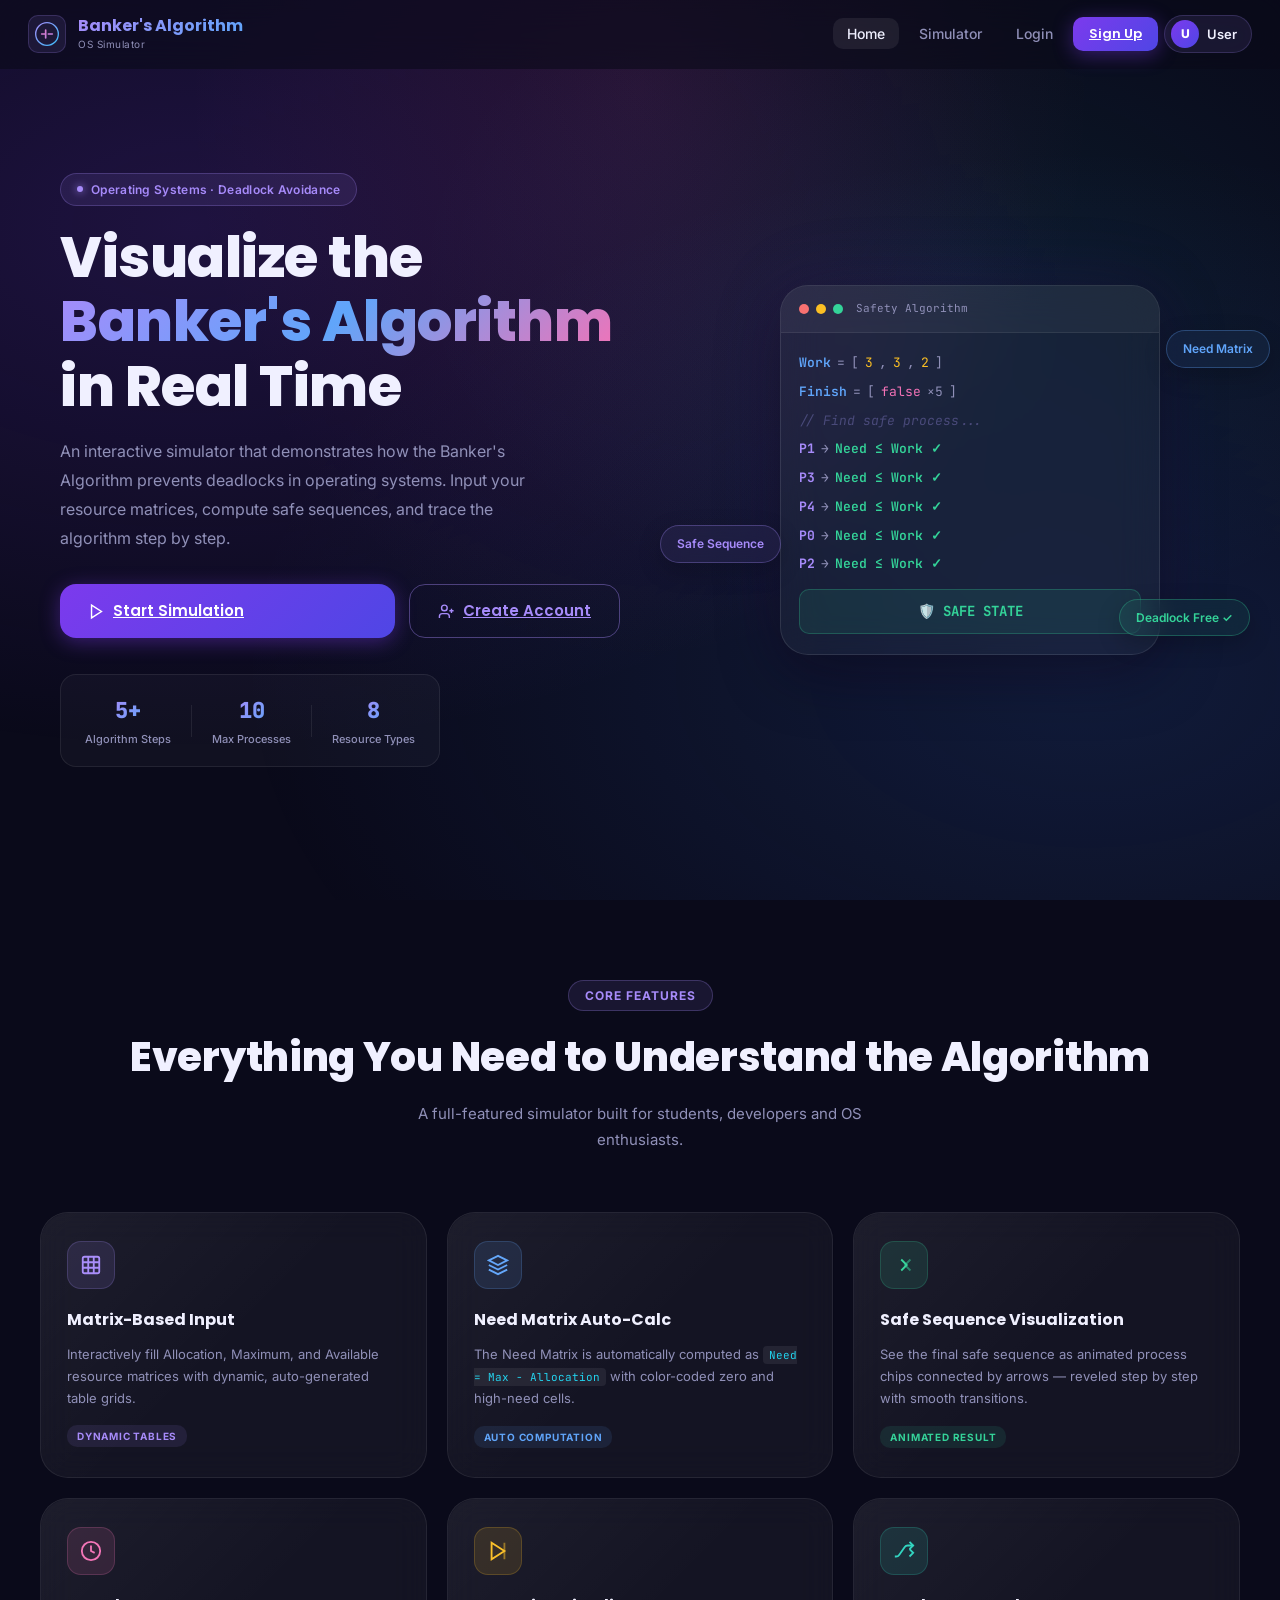
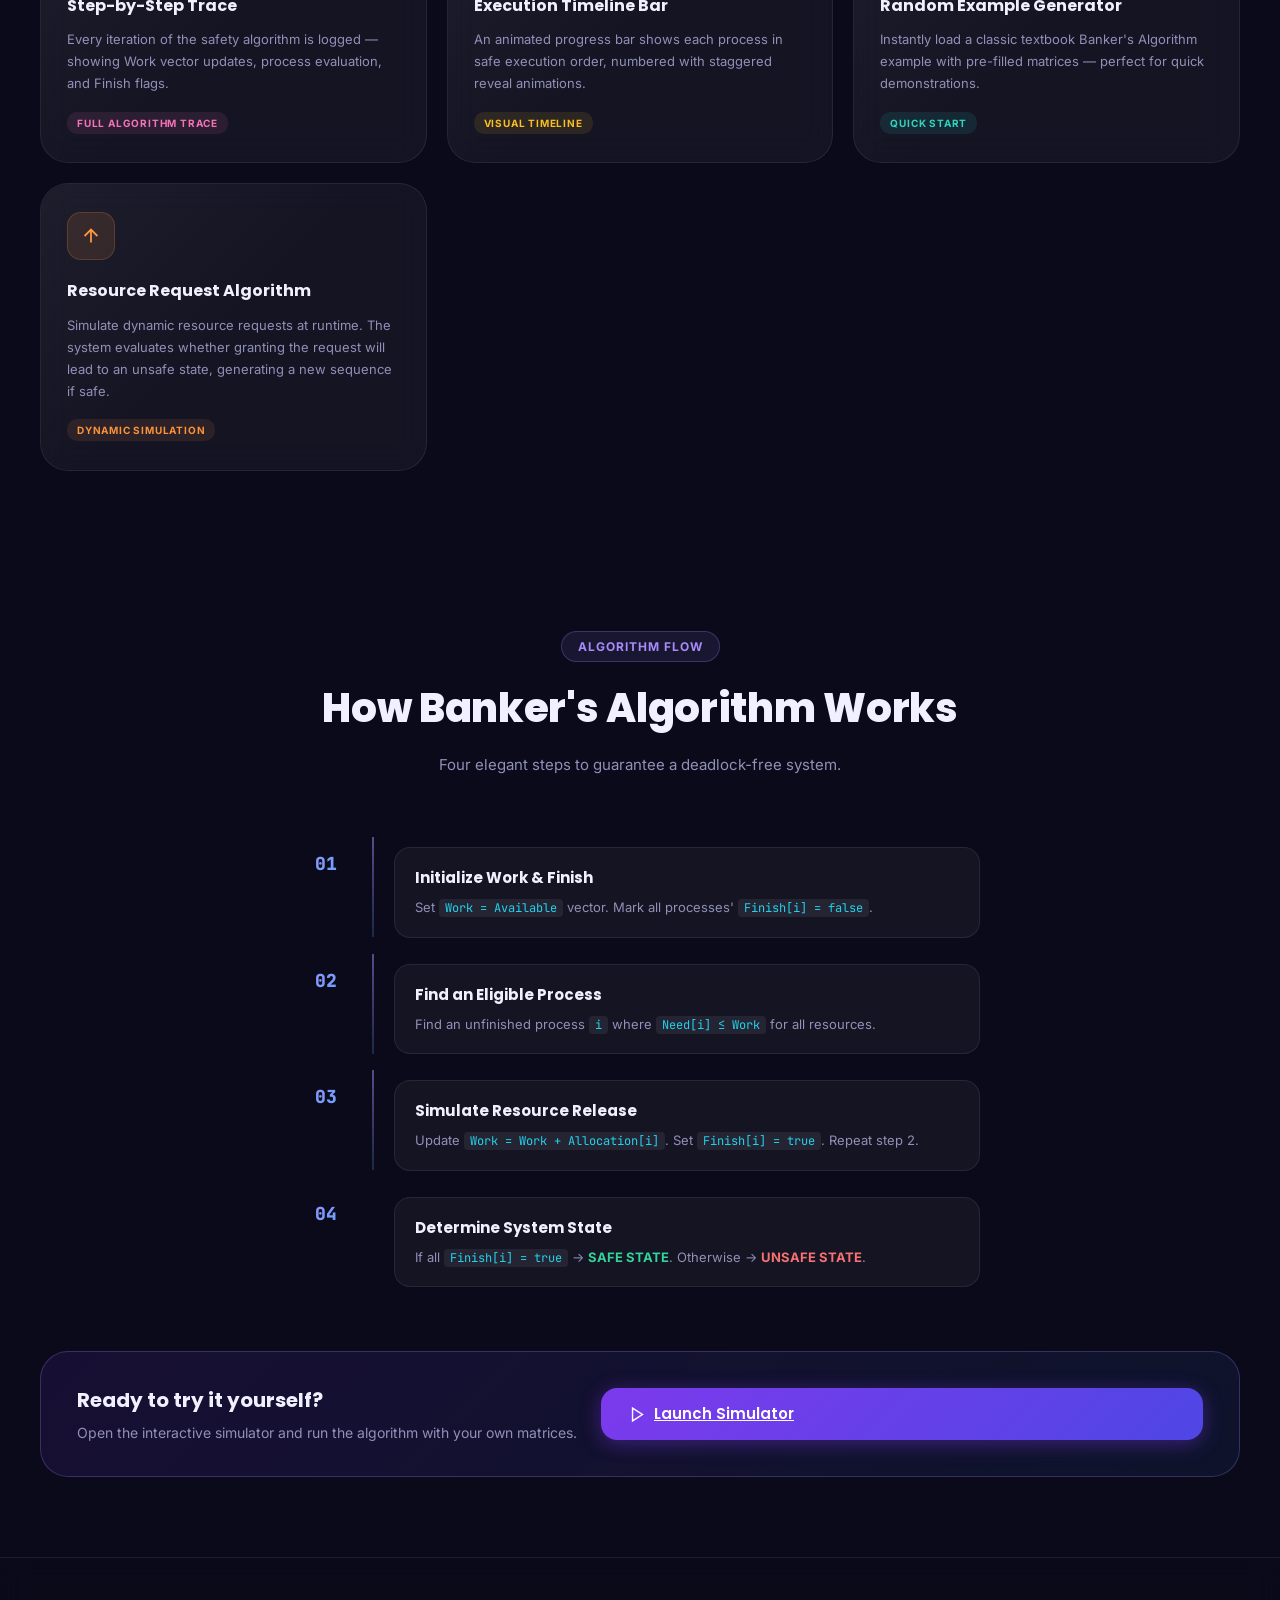
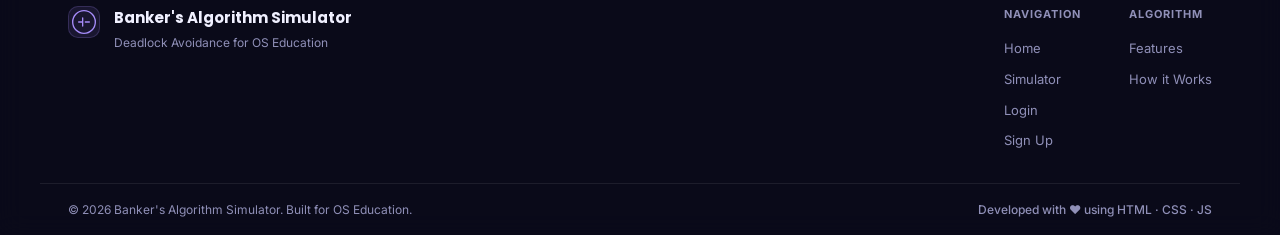
==== commit b5c9062b: "feat: complete Banker's Resource Request algorithm + UI panels" ====
--- a/index.html
+++ b/index.html
@@ -140,13 +140,17 @@
                     <div class="vc-line typed-line"><span class="vc-proc">P1</span> <span class="vc-op">→</span> <span
                             class="vc-green">Need ≤ Work ✓</span></div>
                     <div class="vc-line typed-line delay1"><span class="vc-proc">P3</span> <span class="vc-op">→</span>
-                        <span class="vc-green">Need ≤ Work ✓</span></div>
+                        <span class="vc-green">Need ≤ Work ✓</span>
+                    </div>
                     <div class="vc-line typed-line delay2"><span class="vc-proc">P4</span> <span class="vc-op">→</span>
-                        <span class="vc-green">Need ≤ Work ✓</span></div>
+                        <span class="vc-green">Need ≤ Work ✓</span>
+                    </div>
                     <div class="vc-line typed-line delay3"><span class="vc-proc">P0</span> <span class="vc-op">→</span>
-                        <span class="vc-green">Need ≤ Work ✓</span></div>
+                        <span class="vc-green">Need ≤ Work ✓</span>
+                    </div>
                     <div class="vc-line typed-line delay4"><span class="vc-proc">P2</span> <span class="vc-op">→</span>
-                        <span class="vc-green">Need ≤ Work ✓</span></div>
+                        <span class="vc-green">Need ≤ Work ✓</span>
+                    </div>
                     <div class="vc-result">🛡️ SAFE STATE</div>
                 </div>
             </div>
@@ -246,6 +250,19 @@
                     <p>Instantly load a classic textbook Banker's Algorithm example with pre-filled matrices — perfect
                         for quick demonstrations.</p>
                     <div class="fc-tag">Quick Start</div>
+                </div>
+
+                <div class="feature-card fc-orange">
+                    <div class="fc-icon">
+                        <svg style="color: #fb923c" viewBox="0 0 24 24" fill="none" stroke="currentColor"
+                            stroke-width="2">
+                            <path d="M12 5v14M5 12l7-7 7 7" />
+                        </svg>
+                    </div>
+                    <h3>Resource Request Algorithm</h3>
+                    <p>Simulate dynamic resource requests at runtime. The system evaluates whether granting the request
+                        will lead to an unsafe state, generating a new sequence if safe.</p>
+                    <div class="fc-tag">Dynamic Simulation</div>
                 </div>
 
             </div>
--- a/style.css
+++ b/style.css
@@ -66,13 +66,28 @@
   --text-secondary: #4a4a7a;
   --shadow-card: 0 8px 32px rgba(100, 100, 200, 0.15);
 }
-body.light .bg-particles { opacity: 0.3; }
-body.light .topbar { background: rgba(230, 234, 255, 0.85); border-bottom-color: rgba(100,100,200,0.15); }
+
+body.light .bg-particles {
+  opacity: 0.3;
+}
+
+body.light .topbar {
+  background: rgba(230, 234, 255, 0.85);
+  border-bottom-color: rgba(100, 100, 200, 0.15);
+}
 
 /* ---------- RESET & BASE ---------- */
-*, *::before, *::after { box-sizing: border-box; margin: 0; padding: 0; }
-
-html { scroll-behavior: smooth; }
+*,
+*::before,
+*::after {
+  box-sizing: border-box;
+  margin: 0;
+  padding: 0;
+}
+
+html {
+  scroll-behavior: smooth;
+}
 
 body {
   font-family: var(--font-sans);
@@ -106,8 +121,15 @@
 }
 
 @keyframes bgPulse {
-  0% { opacity: 0.6; transform: scale(1); }
-  100% { opacity: 1; transform: scale(1.05); }
+  0% {
+    opacity: 0.6;
+    transform: scale(1);
+  }
+
+  100% {
+    opacity: 1;
+    transform: scale(1.05);
+  }
 }
 
 .particle {
@@ -118,10 +140,23 @@
 }
 
 @keyframes particleFloat {
-  0% { transform: translateY(100vh) scale(0); opacity: 0; }
-  10% { opacity: 0.6; }
-  90% { opacity: 0.3; }
-  100% { transform: translateY(-10vh) scale(1); opacity: 0; }
+  0% {
+    transform: translateY(100vh) scale(0);
+    opacity: 0;
+  }
+
+  10% {
+    opacity: 0.6;
+  }
+
+  90% {
+    opacity: 0.3;
+  }
+
+  100% {
+    transform: translateY(-10vh) scale(1);
+    opacity: 0;
+  }
 }
 
 /* ---------- TOPBAR ---------- */
@@ -138,11 +173,20 @@
   backdrop-filter: blur(20px);
   -webkit-backdrop-filter: blur(20px);
   border-bottom: 1px solid var(--border-color);
-  box-shadow: 0 2px 20px rgba(0,0,0,0.3);
-}
-
-.topbar-left { display: flex; align-items: center; gap: 12px; }
-.topbar-right { display: flex; align-items: center; gap: 14px; }
+  box-shadow: 0 2px 20px rgba(0, 0, 0, 0.3);
+}
+
+.topbar-left {
+  display: flex;
+  align-items: center;
+  gap: 12px;
+}
+
+.topbar-right {
+  display: flex;
+  align-items: center;
+  gap: 14px;
+}
 
 .logo-icon {
   width: 38px;
@@ -154,7 +198,11 @@
   border-radius: 10px;
   border: 1px solid rgba(167, 139, 250, 0.2);
 }
-.logo-icon svg { width: 24px; height: 24px; }
+
+.logo-icon svg {
+  width: 24px;
+  height: 24px;
+}
 
 .logo-title {
   display: block;
@@ -167,6 +215,7 @@
   background-clip: text;
   line-height: 1.2;
 }
+
 .logo-sub {
   display: block;
   font-size: 10px;
@@ -179,7 +228,7 @@
   display: flex;
   align-items: center;
   gap: 7px;
-  background: rgba(255,255,255,0.05);
+  background: rgba(255, 255, 255, 0.05);
   border: 1px solid var(--border-color);
   border-radius: 20px;
   padding: 5px 14px;
@@ -195,14 +244,39 @@
   border-radius: 50%;
   flex-shrink: 0;
 }
-.status-dot.idle { background: var(--text-secondary); }
-.status-dot.safe { background: var(--green); box-shadow: 0 0 8px var(--green); animation: statusBlink 2s ease-in-out infinite; }
-.status-dot.unsafe { background: var(--red); box-shadow: 0 0 8px var(--red); animation: statusBlink 1s ease-in-out infinite; }
-.status-dot.running { background: var(--amber); box-shadow: 0 0 8px var(--amber); animation: statusBlink 0.6s ease-in-out infinite; }
+
+.status-dot.idle {
+  background: var(--text-secondary);
+}
+
+.status-dot.safe {
+  background: var(--green);
+  box-shadow: 0 0 8px var(--green);
+  animation: statusBlink 2s ease-in-out infinite;
+}
+
+.status-dot.unsafe {
+  background: var(--red);
+  box-shadow: 0 0 8px var(--red);
+  animation: statusBlink 1s ease-in-out infinite;
+}
+
+.status-dot.running {
+  background: var(--amber);
+  box-shadow: 0 0 8px var(--amber);
+  animation: statusBlink 0.6s ease-in-out infinite;
+}
 
 @keyframes statusBlink {
-  0%, 100% { opacity: 1; }
-  50% { opacity: 0.4; }
+
+  0%,
+  100% {
+    opacity: 1;
+  }
+
+  50% {
+    opacity: 0.4;
+  }
 }
 
 .btn-icon {
@@ -211,15 +285,24 @@
   display: flex;
   align-items: center;
   justify-content: center;
-  background: rgba(255,255,255,0.06);
+  background: rgba(255, 255, 255, 0.06);
   border: 1px solid var(--border-color);
   border-radius: 10px;
   cursor: pointer;
   color: var(--text-secondary);
   transition: var(--transition);
 }
-.btn-icon svg { width: 16px; height: 16px; }
-.btn-icon:hover { background: rgba(255,255,255,0.12); color: var(--text-primary); border-color: var(--border-hover); }
+
+.btn-icon svg {
+  width: 16px;
+  height: 16px;
+}
+
+.btn-icon:hover {
+  background: rgba(255, 255, 255, 0.12);
+  color: var(--text-primary);
+  border-color: var(--border-hover);
+}
 
 /* ---------- MAIN LAYOUT ---------- */
 .main-layout {
@@ -259,7 +342,7 @@
   position: absolute;
   inset: 0;
   border-radius: inherit;
-  background: linear-gradient(135deg, rgba(255,255,255,0.04) 0%, transparent 60%);
+  background: linear-gradient(135deg, rgba(255, 255, 255, 0.04) 0%, transparent 60%);
   pointer-events: none;
 }
 
@@ -286,14 +369,47 @@
   justify-content: center;
   flex-shrink: 0;
 }
-.card-icon svg { width: 20px; height: 20px; }
-
-.card-icon.purple { background: rgba(167,139,250,0.15); color: var(--purple); border: 1px solid rgba(167,139,250,0.25); }
-.card-icon.blue { background: rgba(96,165,250,0.15); color: var(--blue); border: 1px solid rgba(96,165,250,0.25); }
-.card-icon.green { background: rgba(52,211,153,0.15); color: var(--green); border: 1px solid rgba(52,211,153,0.25); }
-.card-icon.amber { background: rgba(251,191,36,0.15); color: var(--amber); border: 1px solid rgba(251,191,36,0.25); }
-.card-icon.pink { background: rgba(244,114,182,0.15); color: var(--pink); border: 1px solid rgba(244,114,182,0.25); }
-.card-icon.teal { background: rgba(45,212,191,0.15); color: var(--teal); border: 1px solid rgba(45,212,191,0.25); }
+
+.card-icon svg {
+  width: 20px;
+  height: 20px;
+}
+
+.card-icon.purple {
+  background: rgba(167, 139, 250, 0.15);
+  color: var(--purple);
+  border: 1px solid rgba(167, 139, 250, 0.25);
+}
+
+.card-icon.blue {
+  background: rgba(96, 165, 250, 0.15);
+  color: var(--blue);
+  border: 1px solid rgba(96, 165, 250, 0.25);
+}
+
+.card-icon.green {
+  background: rgba(52, 211, 153, 0.15);
+  color: var(--green);
+  border: 1px solid rgba(52, 211, 153, 0.25);
+}
+
+.card-icon.amber {
+  background: rgba(251, 191, 36, 0.15);
+  color: var(--amber);
+  border: 1px solid rgba(251, 191, 36, 0.25);
+}
+
+.card-icon.pink {
+  background: rgba(244, 114, 182, 0.15);
+  color: var(--pink);
+  border: 1px solid rgba(244, 114, 182, 0.25);
+}
+
+.card-icon.teal {
+  background: rgba(45, 212, 191, 0.15);
+  color: var(--teal);
+  border: 1px solid rgba(45, 212, 191, 0.25);
+}
 
 .card-title {
   font-family: 'Poppins', sans-serif;
@@ -302,6 +418,7 @@
   color: var(--text-primary);
   line-height: 1.3;
 }
+
 .card-subtitle {
   font-size: 12px;
   color: var(--text-secondary);
@@ -321,6 +438,7 @@
   flex-direction: column;
   gap: 7px;
 }
+
 .input-group label {
   font-size: 11px;
   font-weight: 600;
@@ -332,9 +450,10 @@
 .input-wrapper {
   position: relative;
 }
+
 .input-wrapper input {
   width: 100%;
-  background: rgba(255,255,255,0.05);
+  background: rgba(255, 255, 255, 0.05);
   border: 1px solid var(--border-color);
   border-radius: var(--radius-sm);
   padding: 10px 40px 10px 14px;
@@ -345,11 +464,13 @@
   outline: none;
   transition: var(--transition);
 }
+
 .input-wrapper input:focus {
   border-color: var(--purple);
-  background: rgba(167,139,250,0.08);
-  box-shadow: 0 0 0 3px rgba(167,139,250,0.12);
-}
+  background: rgba(167, 139, 250, 0.08);
+  box-shadow: 0 0 0 3px rgba(167, 139, 250, 0.12);
+}
+
 .input-icon {
   position: absolute;
   right: 12px;
@@ -359,7 +480,7 @@
   font-size: 11px;
   font-weight: 700;
   color: var(--purple);
-  background: rgba(167,139,250,0.15);
+  background: rgba(167, 139, 250, 0.15);
   padding: 2px 6px;
   border-radius: 5px;
 }
@@ -387,48 +508,78 @@
   overflow: hidden;
   white-space: nowrap;
 }
-.btn svg { width: 15px; height: 15px; flex-shrink: 0; }
+
+.btn svg {
+  width: 15px;
+  height: 15px;
+  flex-shrink: 0;
+}
 
 .btn::after {
   content: '';
   position: absolute;
   inset: 0;
-  background: rgba(255,255,255,0);
+  background: rgba(255, 255, 255, 0);
   transition: background 0.2s;
 }
-.btn:hover::after { background: rgba(255,255,255,0.08); }
-.btn:active { transform: scale(0.97); }
+
+.btn:hover::after {
+  background: rgba(255, 255, 255, 0.08);
+}
+
+.btn:active {
+  transform: scale(0.97);
+}
 
 .btn-primary {
   background: linear-gradient(135deg, #7c3aed, #4f46e5);
   color: white;
-  box-shadow: 0 4px 20px rgba(124,58,237,0.4);
+  box-shadow: 0 4px 20px rgba(124, 58, 237, 0.4);
   flex: 1;
 }
-.btn-primary:hover { box-shadow: 0 6px 28px rgba(124,58,237,0.55); transform: translateY(-1px); }
+
+.btn-primary:hover {
+  box-shadow: 0 6px 28px rgba(124, 58, 237, 0.55);
+  transform: translateY(-1px);
+}
 
 .btn-success {
   background: linear-gradient(135deg, #059669, #34d399);
   color: white;
-  box-shadow: 0 4px 20px rgba(5,150,105,0.4);
+  box-shadow: 0 4px 20px rgba(5, 150, 105, 0.4);
   flex: 1;
 }
-.btn-success:hover { box-shadow: 0 6px 28px rgba(5,150,105,0.55); transform: translateY(-1px); }
+
+.btn-success:hover {
+  box-shadow: 0 6px 28px rgba(5, 150, 105, 0.55);
+  transform: translateY(-1px);
+}
 
 .btn-ghost {
-  background: rgba(255,255,255,0.06);
+  background: rgba(255, 255, 255, 0.06);
   border: 1px solid var(--border-color);
   color: var(--text-secondary);
 }
-.btn-ghost:hover { border-color: var(--border-hover); color: var(--text-primary); background: rgba(255,255,255,0.1); }
+
+.btn-ghost:hover {
+  border-color: var(--border-hover);
+  color: var(--text-primary);
+  background: rgba(255, 255, 255, 0.1);
+}
 
 /* Pulse animation for run button */
 .btn-success.pulse {
   animation: btnPulse 0.6s ease-out;
 }
+
 @keyframes btnPulse {
-  0% { box-shadow: 0 0 0 0 rgba(52,211,153,0.5); }
-  100% { box-shadow: 0 0 0 16px rgba(52,211,153,0); }
+  0% {
+    box-shadow: 0 0 0 0 rgba(52, 211, 153, 0.5);
+  }
+
+  100% {
+    box-shadow: 0 0 0 16px rgba(52, 211, 153, 0);
+  }
 }
 
 /* ---------- SECTION LABELS ---------- */
@@ -443,15 +594,28 @@
   color: var(--text-secondary);
   margin: 16px 0 10px;
 }
+
 .label-dot {
   width: 6px;
   height: 6px;
   border-radius: 50%;
   flex-shrink: 0;
 }
-.label-dot.cyan { background: var(--cyan); box-shadow: 0 0 8px var(--cyan); }
-.label-dot.blue { background: var(--blue); box-shadow: 0 0 8px var(--blue); }
-.label-dot.purple { background: var(--purple); box-shadow: 0 0 8px var(--purple); }
+
+.label-dot.cyan {
+  background: var(--cyan);
+  box-shadow: 0 0 8px var(--cyan);
+}
+
+.label-dot.blue {
+  background: var(--blue);
+  box-shadow: 0 0 8px var(--blue);
+}
+
+.label-dot.purple {
+  background: var(--purple);
+  box-shadow: 0 0 8px var(--purple);
+}
 
 /* ---------- MATRIX INPUTS ---------- */
 .matrix-wrapper {
@@ -476,13 +640,15 @@
   text-align: center;
 }
 
-.matrix-table td { padding: 3px; }
+.matrix-table td {
+  padding: 3px;
+}
 
 .matrix-input {
   width: 52px;
   height: 42px;
   text-align: center;
-  background: rgba(255,255,255,0.06);
+  background: rgba(255, 255, 255, 0.06);
   border: 1px solid var(--border-color);
   border-radius: 8px;
   color: var(--text-primary);
@@ -492,10 +658,11 @@
   outline: none;
   transition: var(--transition);
 }
+
 .matrix-input:focus {
   border-color: var(--blue);
-  background: rgba(96,165,250,0.1);
-  box-shadow: 0 0 0 3px rgba(96,165,250,0.15);
+  background: rgba(96, 165, 250, 0.1);
+  box-shadow: 0 0 0 3px rgba(96, 165, 250, 0.15);
   transform: scale(1.05);
 }
 
@@ -542,25 +709,32 @@
 .ring1 {
   width: 100%;
   height: 100%;
-  border-color: rgba(167,139,250,0.3);
+  border-color: rgba(167, 139, 250, 0.3);
   animation: orbitSpin 8s linear infinite;
 }
+
 .ring2 {
   width: 76%;
   height: 76%;
-  border-color: rgba(96,165,250,0.3);
+  border-color: rgba(96, 165, 250, 0.3);
   animation: orbitSpin 5s linear infinite reverse;
 }
+
 .ring3 {
   width: 52%;
   height: 52%;
-  border-color: rgba(244,114,182,0.3);
+  border-color: rgba(244, 114, 182, 0.3);
   animation: orbitSpin 3s linear infinite;
 }
 
 @keyframes orbitSpin {
-  from { transform: translate(-50%, -50%) rotate(0deg); }
-  to { transform: translate(-50%, -50%) rotate(360deg); }
+  from {
+    transform: translate(-50%, -50%) rotate(0deg);
+  }
+
+  to {
+    transform: translate(-50%, -50%) rotate(360deg);
+  }
 }
 
 .center-planet {
@@ -572,11 +746,22 @@
   height: 44px;
   animation: planetBob 3s ease-in-out infinite;
 }
-.center-planet svg { width: 44px; height: 44px; }
+
+.center-planet svg {
+  width: 44px;
+  height: 44px;
+}
 
 @keyframes planetBob {
-  0%, 100% { transform: translate(-50%, -50%) translateY(0); }
-  50% { transform: translate(-50%, -50%) translateY(-6px); }
+
+  0%,
+  100% {
+    transform: translate(-50%, -50%) translateY(0);
+  }
+
+  50% {
+    transform: translate(-50%, -50%) translateY(-6px);
+  }
 }
 
 .welcome-content h2 {
@@ -589,6 +774,7 @@
   background-clip: text;
   margin-bottom: 10px;
 }
+
 .welcome-content p {
   font-size: 14px;
   color: var(--text-secondary);
@@ -602,9 +788,10 @@
   gap: 8px;
   justify-content: center;
 }
+
 .pill {
-  background: rgba(167,139,250,0.12);
-  border: 1px solid rgba(167,139,250,0.2);
+  background: rgba(167, 139, 250, 0.12);
+  border: 1px solid rgba(167, 139, 250, 0.2);
   border-radius: 20px;
   padding: 4px 12px;
   font-size: 11px;
@@ -632,23 +819,39 @@
 }
 
 .state-icon.safe {
-  background: rgba(52,211,153,0.15);
-  border: 1px solid rgba(52,211,153,0.3);
+  background: rgba(52, 211, 153, 0.15);
+  border: 1px solid rgba(52, 211, 153, 0.3);
   animation: safeGlow 2.5s ease-in-out infinite;
 }
+
 .state-icon.unsafe {
-  background: rgba(248,113,113,0.15);
-  border: 1px solid rgba(248,113,113,0.3);
+  background: rgba(248, 113, 113, 0.15);
+  border: 1px solid rgba(248, 113, 113, 0.3);
   animation: unsafeGlow 1.5s ease-in-out infinite;
 }
 
 @keyframes safeGlow {
-  0%, 100% { box-shadow: 0 0 0 0 rgba(52,211,153,0); }
-  50% { box-shadow: 0 0 20px rgba(52,211,153,0.25); }
-}
+
+  0%,
+  100% {
+    box-shadow: 0 0 0 0 rgba(52, 211, 153, 0);
+  }
+
+  50% {
+    box-shadow: 0 0 20px rgba(52, 211, 153, 0.25);
+  }
+}
+
 @keyframes unsafeGlow {
-  0%, 100% { box-shadow: 0 0 0 0 rgba(248,113,113,0); }
-  50% { box-shadow: 0 0 20px rgba(248,113,113,0.25); }
+
+  0%,
+  100% {
+    box-shadow: 0 0 0 0 rgba(248, 113, 113, 0);
+  }
+
+  50% {
+    box-shadow: 0 0 20px rgba(248, 113, 113, 0.25);
+  }
 }
 
 .state-label {
@@ -657,8 +860,14 @@
   font-weight: 800;
   line-height: 1.2;
 }
-.state-label.safe { color: var(--green); }
-.state-label.unsafe { color: var(--red); }
+
+.state-label.safe {
+  color: var(--green);
+}
+
+.state-label.unsafe {
+  color: var(--red);
+}
 
 .state-desc {
   font-size: 13px;
@@ -695,6 +904,7 @@
   transform: translateX(-20px);
   animation: seqReveal 0.5s ease forwards;
 }
+
 .seq-node .proc-chip {
   background: linear-gradient(135deg, #7c3aed, #4f46e5);
   color: white;
@@ -703,15 +913,19 @@
   font-weight: 700;
   padding: 8px 16px;
   border-radius: 10px;
-  box-shadow: 0 4px 12px rgba(124,58,237,0.35);
-}
+  box-shadow: 0 4px 12px rgba(124, 58, 237, 0.35);
+}
+
 .seq-node .arrow {
   color: var(--text-secondary);
   font-size: 18px;
 }
 
 @keyframes seqReveal {
-  to { opacity: 1; transform: translateX(0); }
+  to {
+    opacity: 1;
+    transform: translateX(0);
+  }
 }
 
 /* ---------- EXECUTION BAR ---------- */
@@ -742,7 +956,7 @@
 .exec-bar-track {
   flex: 1;
   height: 10px;
-  background: rgba(255,255,255,0.06);
+  background: rgba(255, 255, 255, 0.06);
   border-radius: 5px;
   overflow: hidden;
 }
@@ -754,7 +968,9 @@
   animation: barGrow 0.8s ease forwards;
 }
 
-.exec-bar-fill.seq { background: linear-gradient(90deg, #4f46e5, #a78bfa); }
+.exec-bar-fill.seq {
+  background: linear-gradient(90deg, #4f46e5, #a78bfa);
+}
 
 .exec-order-num {
   font-family: var(--font-mono);
@@ -766,10 +982,15 @@
 }
 
 @keyframes barRowAppear {
-  to { opacity: 1; }
-}
+  to {
+    opacity: 1;
+  }
+}
+
 @keyframes barGrow {
-  to { width: 100%; }
+  to {
+    width: 100%;
+  }
 }
 
 /* ---------- MATRIX DISPLAY ---------- */
@@ -799,7 +1020,7 @@
   padding: 8px 12px;
   font-size: 14px;
   font-weight: 600;
-  background: rgba(255,255,255,0.04);
+  background: rgba(255, 255, 255, 0.04);
   border-radius: 8px;
   border: 1px solid var(--border-color);
   transition: var(--transition);
@@ -808,11 +1029,14 @@
 }
 
 @keyframes cellAppear {
-  to { opacity: 1; }
-}
+  to {
+    opacity: 1;
+  }
+}
+
 .display-table td:hover {
-  background: rgba(167,139,250,0.12);
-  border-color: rgba(167,139,250,0.3);
+  background: rgba(167, 139, 250, 0.12);
+  border-color: rgba(167, 139, 250, 0.3);
   transform: scale(1.08);
 }
 
@@ -820,17 +1044,18 @@
   font-size: 11px;
   font-weight: 700;
   color: var(--purple);
-  background: rgba(167,139,250,0.08);
+  background: rgba(167, 139, 250, 0.08);
 }
 
 .need-cell-high {
   color: var(--amber) !important;
-  background: rgba(251,191,36,0.1) !important;
-  border-color: rgba(251,191,36,0.2) !important;
-}
+  background: rgba(251, 191, 36, 0.1) !important;
+  border-color: rgba(251, 191, 36, 0.2) !important;
+}
+
 .need-cell-zero {
   color: var(--green) !important;
-  background: rgba(52,211,153,0.08) !important;
+  background: rgba(52, 211, 153, 0.08) !important;
 }
 
 /* ---------- STEPS CONTAINER ---------- */
@@ -847,19 +1072,23 @@
   padding: 14px 16px;
   border-radius: var(--radius-md);
   border: 1px solid var(--border-color);
-  background: rgba(255,255,255,0.03);
+  background: rgba(255, 255, 255, 0.03);
   transition: var(--transition);
   opacity: 0;
   transform: translateY(10px);
   animation: stepAppear 0.4s ease forwards;
 }
+
 .step-item:hover {
-  background: rgba(255,255,255,0.06);
+  background: rgba(255, 255, 255, 0.06);
   border-color: var(--border-hover);
 }
 
 @keyframes stepAppear {
-  to { opacity: 1; transform: translateY(0); }
+  to {
+    opacity: 1;
+    transform: translateY(0);
+  }
 }
 
 .step-badge {
@@ -874,24 +1103,42 @@
   font-family: var(--font-mono);
   flex-shrink: 0;
 }
-.step-badge.success { background: rgba(52,211,153,0.15); color: var(--green); border: 1px solid rgba(52,211,153,0.25); }
-.step-badge.fail { background: rgba(248,113,113,0.15); color: var(--red); border: 1px solid rgba(248,113,113,0.25); }
-.step-badge.info { background: rgba(96,165,250,0.15); color: var(--blue); border: 1px solid rgba(96,165,250,0.25); }
-
-.step-content {}
+
+.step-badge.success {
+  background: rgba(52, 211, 153, 0.15);
+  color: var(--green);
+  border: 1px solid rgba(52, 211, 153, 0.25);
+}
+
+.step-badge.fail {
+  background: rgba(248, 113, 113, 0.15);
+  color: var(--red);
+  border: 1px solid rgba(248, 113, 113, 0.25);
+}
+
+.step-badge.info {
+  background: rgba(96, 165, 250, 0.15);
+  color: var(--blue);
+  border: 1px solid rgba(96, 165, 250, 0.25);
+}
+
 .step-title {
   font-size: 13px;
   font-weight: 600;
   color: var(--text-primary);
   margin-bottom: 4px;
 }
+
 .step-detail {
   font-family: var(--font-mono);
   font-size: 11px;
   color: var(--text-secondary);
   line-height: 1.6;
 }
-.step-detail span { color: var(--cyan); }
+
+.step-detail span {
+  color: var(--cyan);
+}
 
 /* ---------- ALGO EXPLANATION ---------- */
 .algo-explanation {
@@ -899,11 +1146,13 @@
   flex-direction: column;
   gap: 14px;
 }
+
 .algo-step-item {
   display: flex;
   gap: 16px;
   align-items: flex-start;
 }
+
 .algo-num {
   font-family: var(--font-mono);
   font-size: 20px;
@@ -916,6 +1165,7 @@
   flex-shrink: 0;
   width: 30px;
 }
+
 .algo-text strong {
   display: block;
   font-size: 13px;
@@ -923,13 +1173,22 @@
   color: var(--text-primary);
   margin-bottom: 4px;
 }
+
 .algo-text p {
   font-size: 12px;
   color: var(--text-secondary);
   line-height: 1.6;
 }
-.text-green { color: var(--green); font-weight: 700; }
-.text-red { color: var(--red); font-weight: 700; }
+
+.text-green {
+  color: var(--green);
+  font-weight: 700;
+}
+
+.text-red {
+  color: var(--red);
+  font-weight: 700;
+}
 
 /* ---------- TOAST NOTIFICATIONS ---------- */
 .toast-container {
@@ -966,38 +1225,76 @@
 }
 
 .toast.success {
-  background: rgba(52,211,153,0.12);
-  border-color: rgba(52,211,153,0.3);
+  background: rgba(52, 211, 153, 0.12);
+  border-color: rgba(52, 211, 153, 0.3);
   color: var(--green);
 }
+
 .toast.error {
-  background: rgba(248,113,113,0.12);
-  border-color: rgba(248,113,113,0.3);
+  background: rgba(248, 113, 113, 0.12);
+  border-color: rgba(248, 113, 113, 0.3);
   color: var(--red);
 }
+
 .toast.info {
-  background: rgba(96,165,250,0.12);
-  border-color: rgba(96,165,250,0.3);
+  background: rgba(96, 165, 250, 0.12);
+  border-color: rgba(96, 165, 250, 0.3);
   color: var(--blue);
 }
 
-.toast-icon { font-size: 18px; flex-shrink: 0; }
-.toast-msg { flex: 1; color: var(--text-primary); font-size: 13px; }
+.toast-icon {
+  font-size: 18px;
+  flex-shrink: 0;
+}
+
+.toast-msg {
+  flex: 1;
+  color: var(--text-primary);
+  font-size: 13px;
+}
 
 @keyframes toastIn {
-  from { opacity: 0; transform: translateX(40px) scale(0.95); }
-  to { opacity: 1; transform: translateX(0) scale(1); }
-}
+  from {
+    opacity: 0;
+    transform: translateX(40px) scale(0.95);
+  }
+
+  to {
+    opacity: 1;
+    transform: translateX(0) scale(1);
+  }
+}
+
 @keyframes toastOut {
-  from { opacity: 1; transform: translateX(0) scale(1); }
-  to { opacity: 0; transform: translateX(40px) scale(0.9); }
+  from {
+    opacity: 1;
+    transform: translateX(0) scale(1);
+  }
+
+  to {
+    opacity: 0;
+    transform: translateX(40px) scale(0.9);
+  }
 }
 
 /* ---------- SCROLLBAR ---------- */
-::-webkit-scrollbar { width: 6px; height: 6px; }
-::-webkit-scrollbar-track { background: transparent; }
-::-webkit-scrollbar-thumb { background: rgba(167,139,250,0.2); border-radius: 3px; }
-::-webkit-scrollbar-thumb:hover { background: rgba(167,139,250,0.4); }
+::-webkit-scrollbar {
+  width: 6px;
+  height: 6px;
+}
+
+::-webkit-scrollbar-track {
+  background: transparent;
+}
+
+::-webkit-scrollbar-thumb {
+  background: rgba(167, 139, 250, 0.2);
+  border-radius: 3px;
+}
+
+::-webkit-scrollbar-thumb:hover {
+  background: rgba(167, 139, 250, 0.4);
+}
 
 /* ---------- RESPONSIVE ---------- */
 @media (max-width: 1024px) {
@@ -1005,20 +1302,222 @@
     grid-template-columns: 1fr;
     padding: 16px;
   }
-  .config-inputs { grid-template-columns: 1fr 1fr; }
-}
+
+  .config-inputs {
+    grid-template-columns: 1fr 1fr;
+  }
+}
+
 @media (max-width: 640px) {
-  .topbar { padding: 0 16px; }
-  .logo-sub { display: none; }
-  .config-inputs { grid-template-columns: 1fr; }
-  .action-row { flex-direction: column; }
-  .btn { width: 100%; justify-content: center; }
+  .topbar {
+    padding: 0 16px;
+  }
+
+  .logo-sub {
+    display: none;
+  }
+
+  .config-inputs {
+    grid-template-columns: 1fr;
+  }
+
+  .action-row {
+    flex-direction: column;
+  }
+
+  .btn {
+    width: 100%;
+    justify-content: center;
+  }
 }
 
 /* ---------- UTILITY ---------- */
-.hidden { display: none !important; }
-.fade-in { animation: fadeIn 0.5s ease forwards; }
+.hidden {
+  display: none !important;
+}
+
+.fade-in {
+  animation: fadeIn 0.5s ease forwards;
+}
+
 @keyframes fadeIn {
-  from { opacity: 0; transform: translateY(12px); }
-  to { opacity: 1; transform: translateY(0); }
-}
+  from {
+    opacity: 0;
+    transform: translateY(12px);
+  }
+
+  to {
+    opacity: 1;
+    transform: translateY(0);
+  }
+}
+
+/* ---------- RESOURCE REQUEST — ORANGE VARIANT ---------- */
+:root {
+  --orange: #fb923c;
+  --orange-glow: rgba(251, 146, 60, 0.25);
+}
+
+.card-icon.orange {
+  background: rgba(251, 146, 60, 0.15);
+  color: var(--orange);
+  border: 1px solid rgba(251, 146, 60, 0.25);
+}
+
+.card-icon.orange.granted {
+  background: rgba(52, 211, 153, 0.15);
+  color: var(--green);
+  border-color: rgba(52, 211, 153, 0.25);
+}
+
+.card-icon.orange.denied {
+  background: rgba(248, 113, 113, 0.15);
+  color: var(--red);
+  border-color: rgba(248, 113, 113, 0.25);
+}
+
+.label-dot.orange {
+  background: var(--orange);
+  box-shadow: 0 0 8px var(--orange);
+}
+
+.label-dot.pink {
+  background: var(--pink);
+  box-shadow: 0 0 8px var(--pink);
+}
+
+/* RR select input — matches existing .input-wrapper input */
+.rr-select {
+  width: 100%;
+  background: rgba(255, 255, 255, 0.05);
+  border: 1px solid var(--border-color);
+  border-radius: var(--radius-sm);
+  padding: 10px 14px;
+  font-family: var(--font-sans);
+  font-size: 14px;
+  font-weight: 600;
+  color: var(--text-primary);
+  outline: none;
+  cursor: pointer;
+  transition: var(--transition);
+  appearance: none;
+  -webkit-appearance: none;
+  background-image: url("data:image/svg+xml,%3Csvg xmlns='http://www.w3.org/2000/svg' viewBox='0 0 24 24' fill='none' stroke='%23a78bfa' stroke-width='2'%3E%3Cpath d='M6 9l6 6 6-6'/%3E%3C/svg%3E");
+  background-repeat: no-repeat;
+  background-position: right 12px center;
+  background-size: 16px;
+  padding-right: 36px;
+}
+
+.rr-select:focus {
+  border-color: var(--orange);
+  background-color: rgba(251, 146, 60, 0.07);
+  box-shadow: 0 0 0 3px rgba(251, 146, 60, 0.15);
+}
+
+.rr-select option {
+  background: #0f0f2d;
+  color: var(--text-primary);
+}
+
+/* Orange run button */
+.btn-orange {
+  background: linear-gradient(135deg, #ea580c, #fb923c);
+  color: white;
+  box-shadow: 0 4px 20px rgba(234, 88, 12, 0.4);
+  flex: 1;
+}
+
+.btn-orange:hover {
+  box-shadow: 0 6px 28px rgba(234, 88, 12, 0.55);
+  transform: translateY(-1px);
+}
+
+.btn-orange.pulse {
+  animation: btnPulseOrange 0.6s ease-out;
+}
+
+@keyframes btnPulseOrange {
+  0% {
+    box-shadow: 0 0 0 0 rgba(251, 146, 60, 0.5);
+  }
+
+  100% {
+    box-shadow: 0 0 0 16px rgba(251, 146, 60, 0);
+  }
+}
+
+/* Verdict banner */
+.rr-verdict {
+  display: flex;
+  align-items: center;
+  gap: 16px;
+  padding: 16px 20px;
+  border-radius: var(--radius-md);
+  border: 1px solid var(--border-color);
+  background: rgba(255, 255, 255, 0.03);
+  margin-bottom: 4px;
+  transition: var(--transition);
+}
+
+.rr-verdict.granted {
+  background: rgba(52, 211, 153, 0.07);
+  border-color: rgba(52, 211, 153, 0.3);
+  box-shadow: 0 0 20px rgba(52, 211, 153, 0.08);
+}
+
+.rr-verdict.denied {
+  background: rgba(248, 113, 113, 0.07);
+  border-color: rgba(248, 113, 113, 0.3);
+  box-shadow: 0 0 20px rgba(248, 113, 113, 0.08);
+}
+
+.rr-verdict-icon {
+  width: 52px;
+  height: 52px;
+  border-radius: 14px;
+  display: flex;
+  align-items: center;
+  justify-content: center;
+  font-size: 24px;
+  flex-shrink: 0;
+}
+
+.rr-verdict.granted .rr-verdict-icon {
+  background: rgba(52, 211, 153, 0.15);
+  border: 1px solid rgba(52, 211, 153, 0.3);
+  animation: safeGlow 2.5s ease-in-out infinite;
+}
+
+.rr-verdict.denied .rr-verdict-icon {
+  background: rgba(248, 113, 113, 0.15);
+  border: 1px solid rgba(248, 113, 113, 0.3);
+  animation: unsafeGlow 1.5s ease-in-out infinite;
+}
+
+.rr-verdict-label {
+  font-family: 'Poppins', sans-serif;
+  font-size: 18px;
+  font-weight: 800;
+  line-height: 1.2;
+}
+
+.rr-verdict.granted .rr-verdict-label {
+  color: var(--green);
+}
+
+.rr-verdict.denied .rr-verdict-label {
+  color: var(--red);
+}
+
+.rr-verdict-desc {
+  font-size: 12px;
+  color: var(--text-secondary);
+  margin-top: 4px;
+  line-height: 1.5;
+}
+
+/* RR result card entrance */
+.rr-result-card {
+  animation: fadeIn 0.5s ease forwards;
+}
--- a/pages.css
+++ b/pages.css
@@ -744,6 +744,17 @@
     color: var(--teal);
 }
 
+.fc-orange .fc-icon {
+    background: rgba(251, 146, 60, 0.12);
+    color: #fb923c;
+    border: 1px solid rgba(251, 146, 60, 0.2);
+}
+
+.fc-orange .fc-tag {
+    background: rgba(251, 146, 60, 0.1);
+    color: #fb923c;
+}
+
 /* ── HOW IT WORKS TIMELINE ───────────────────── */
 .steps-timeline {
     display: flex;
